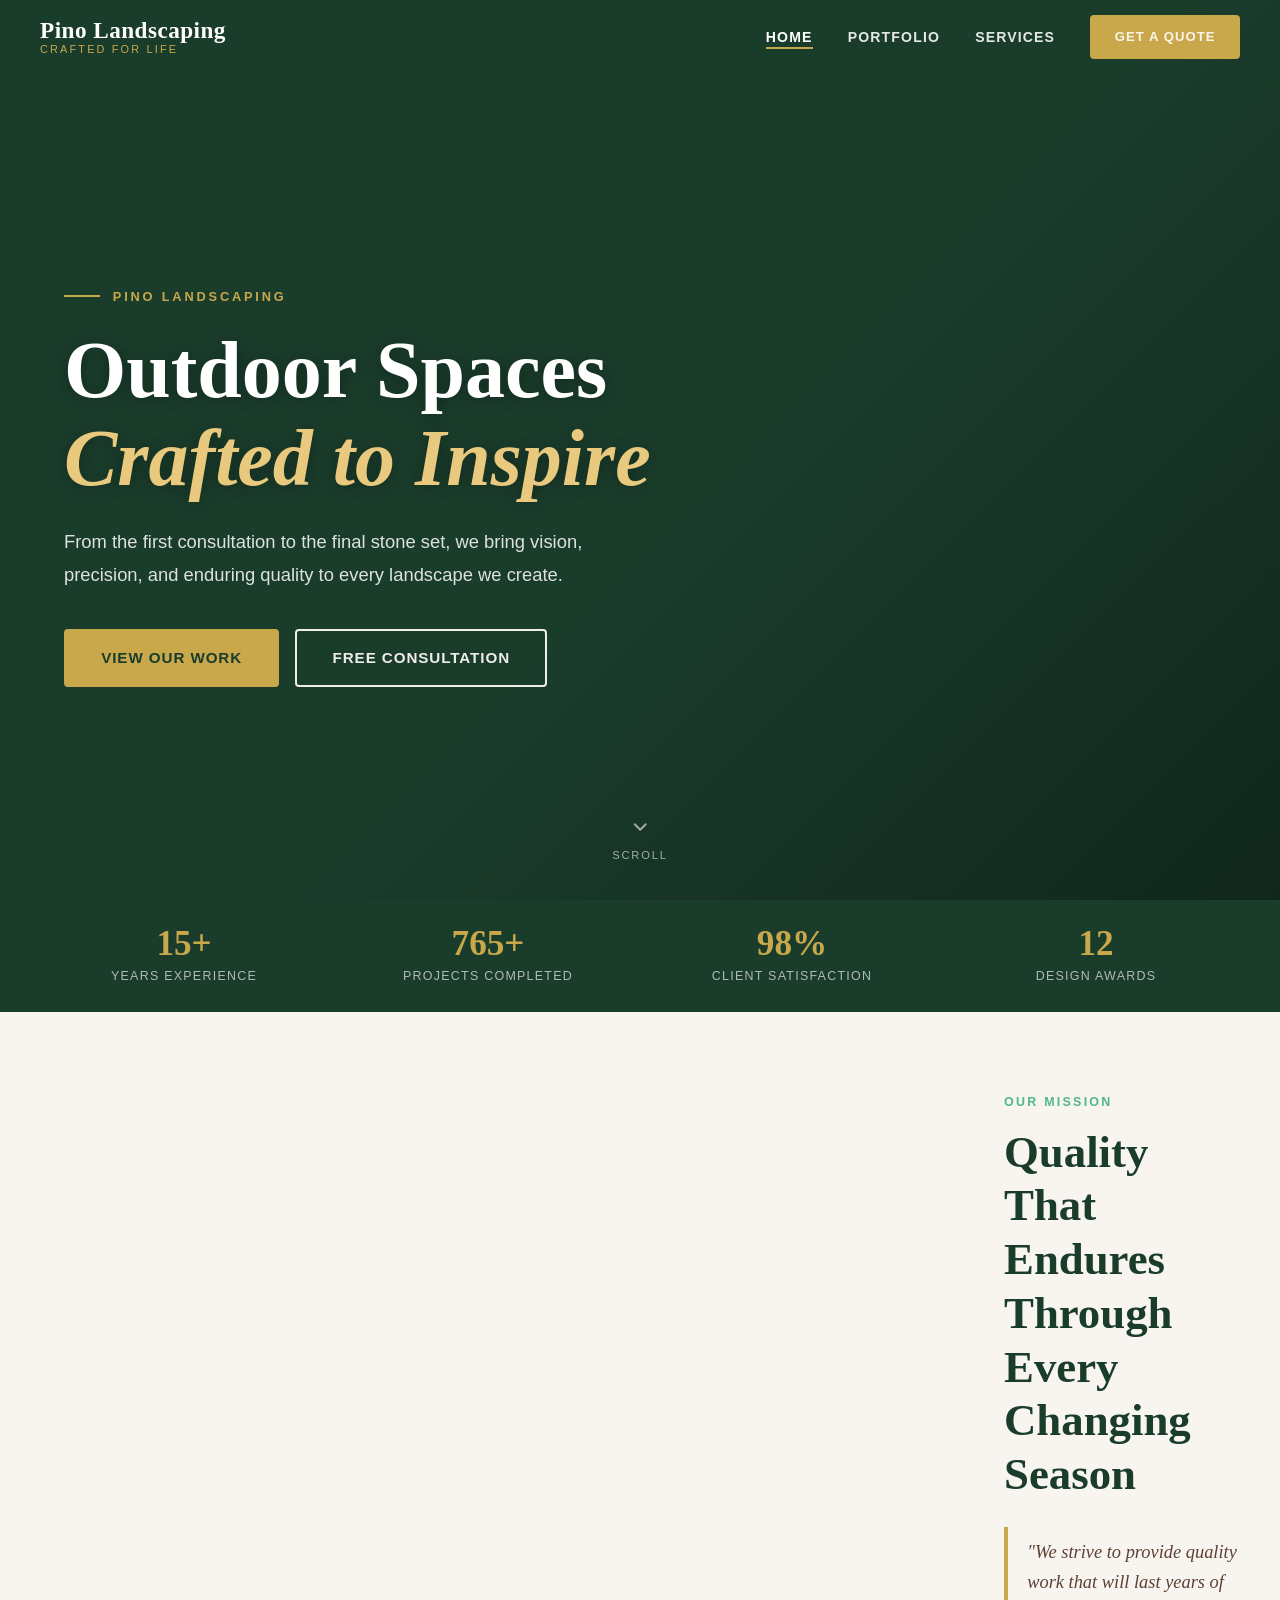
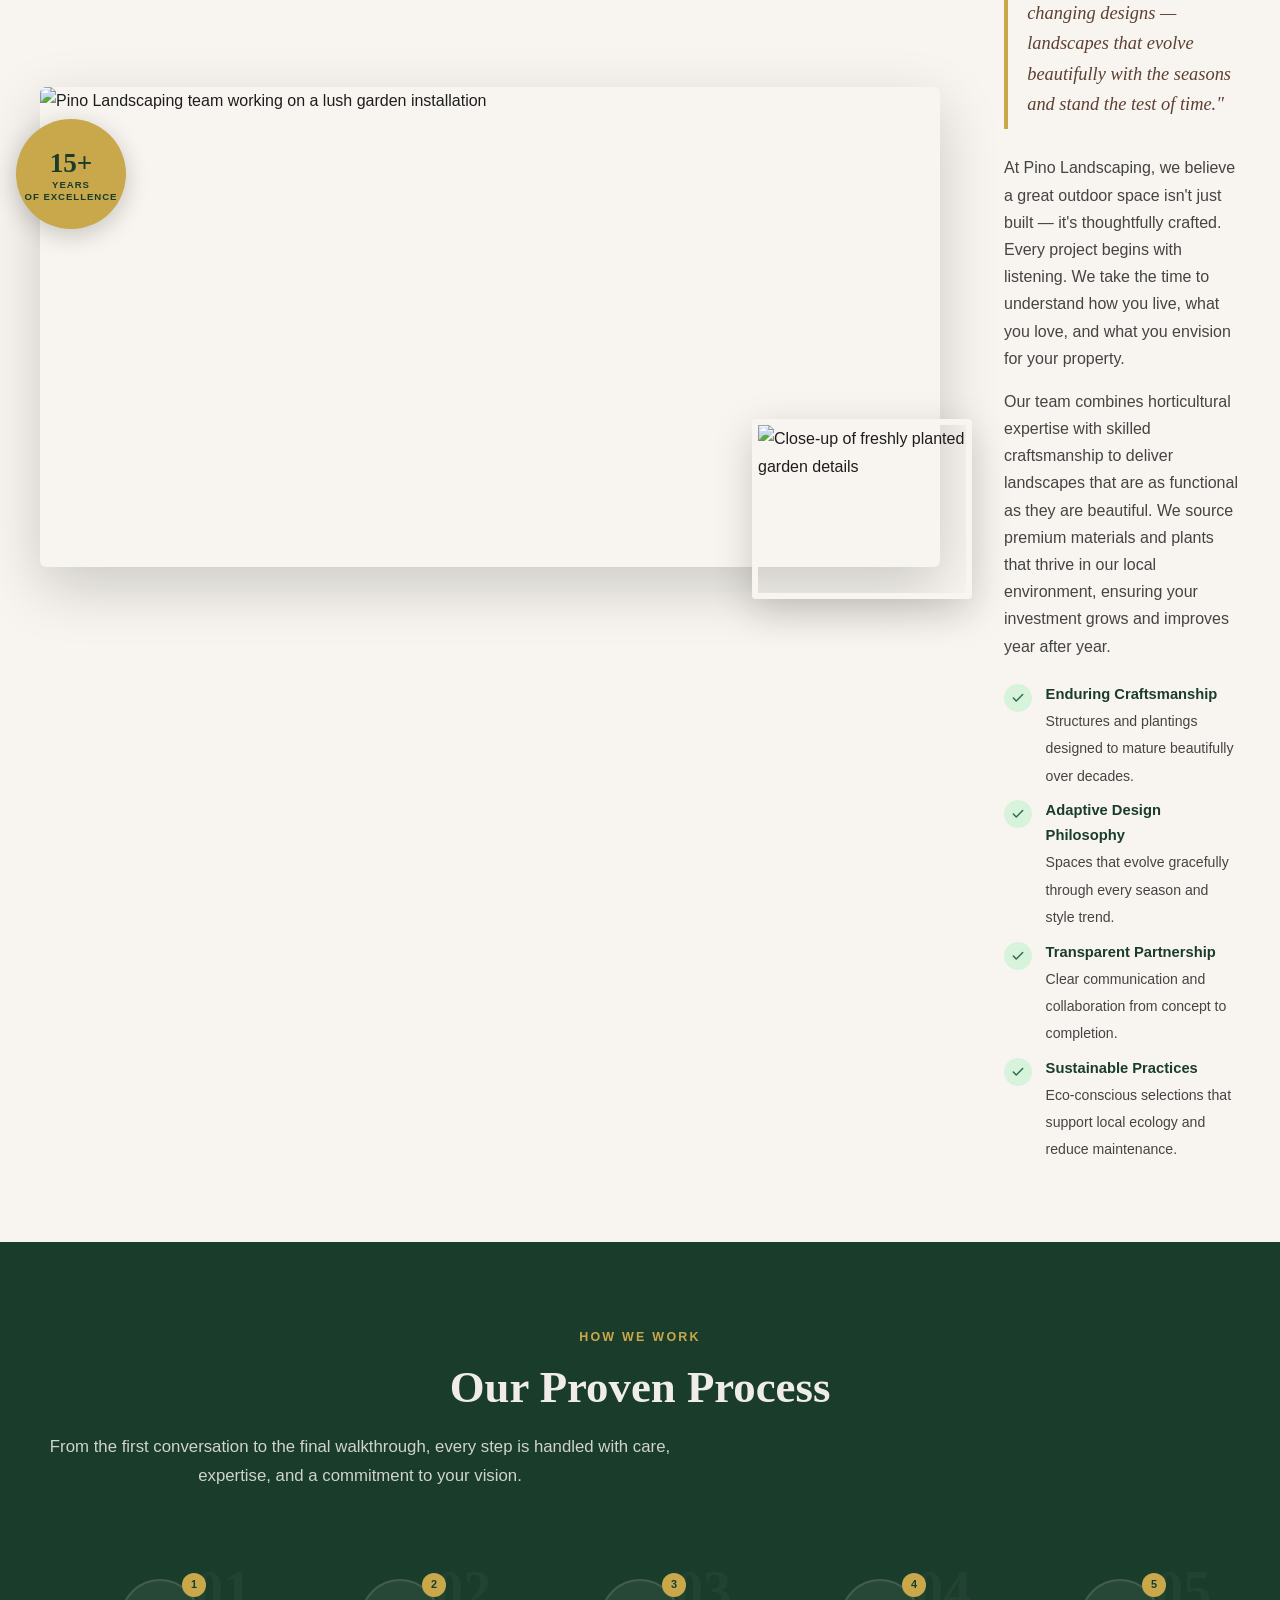
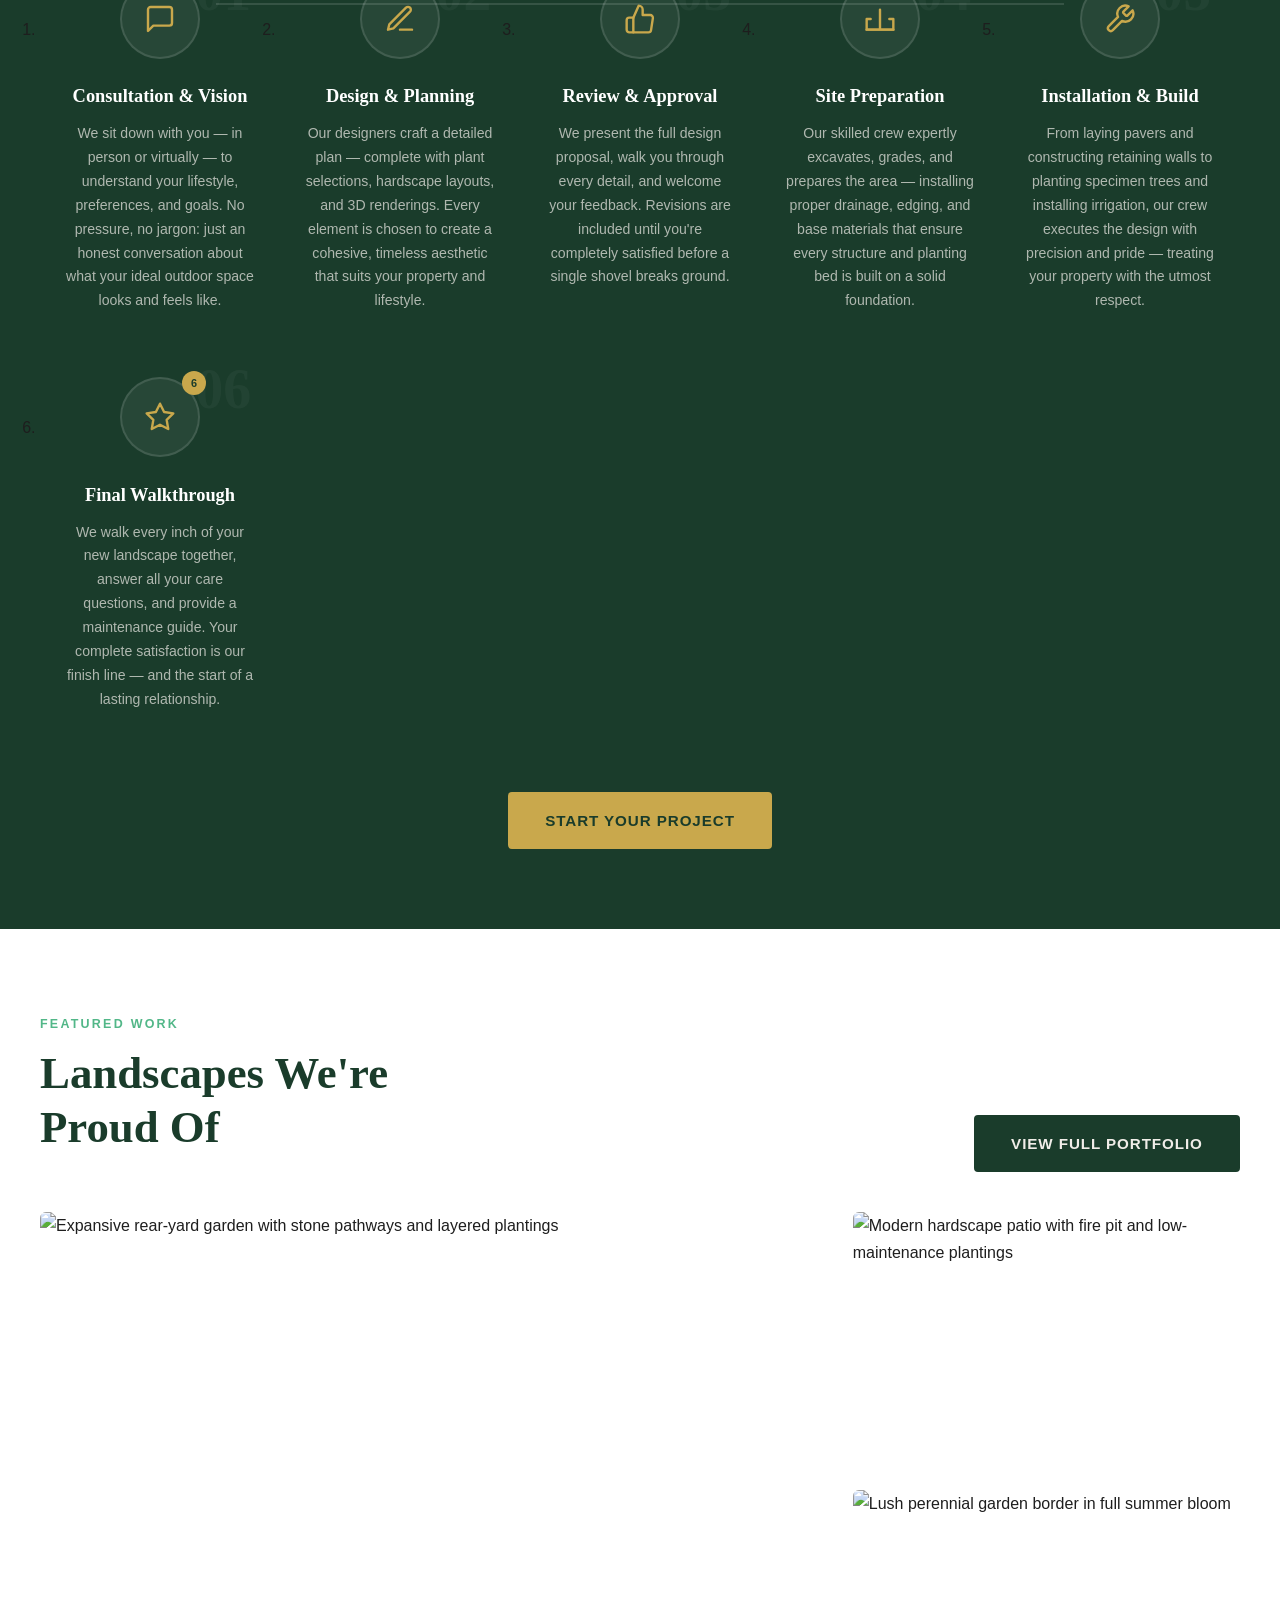
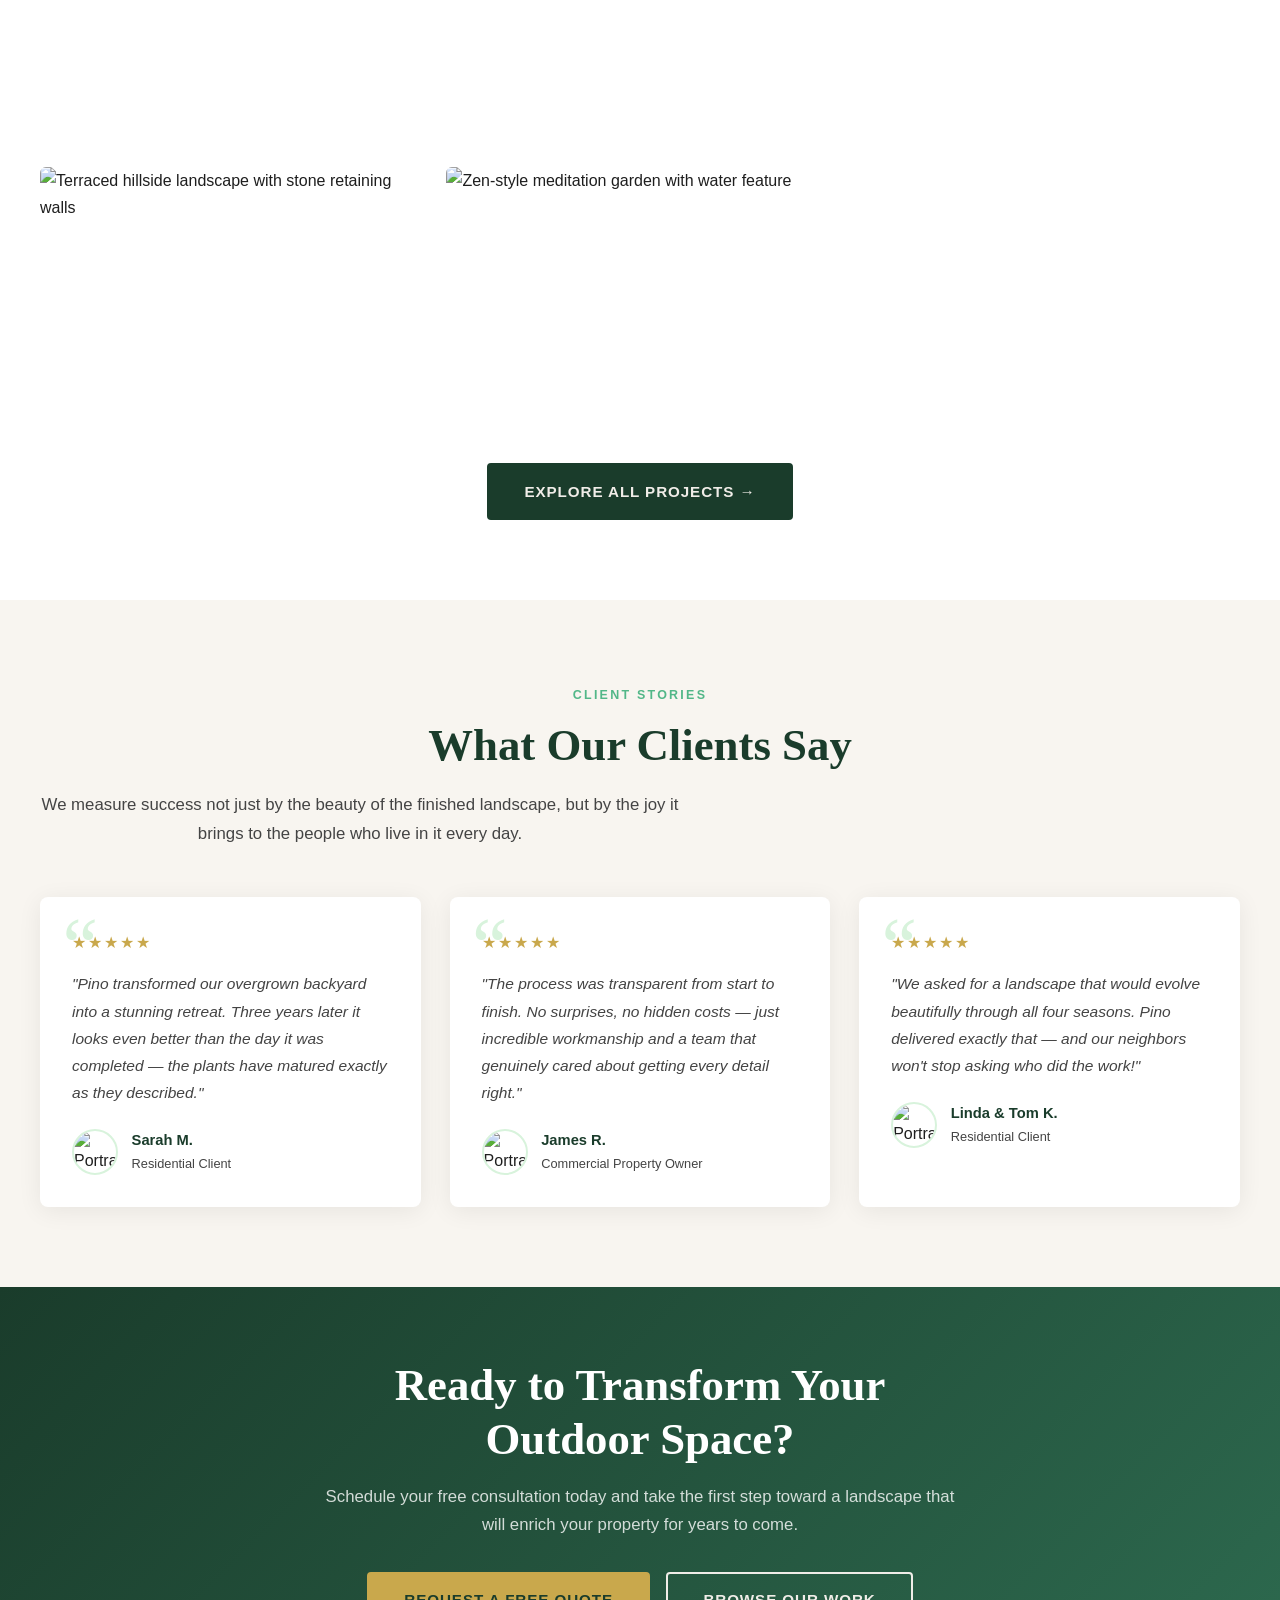
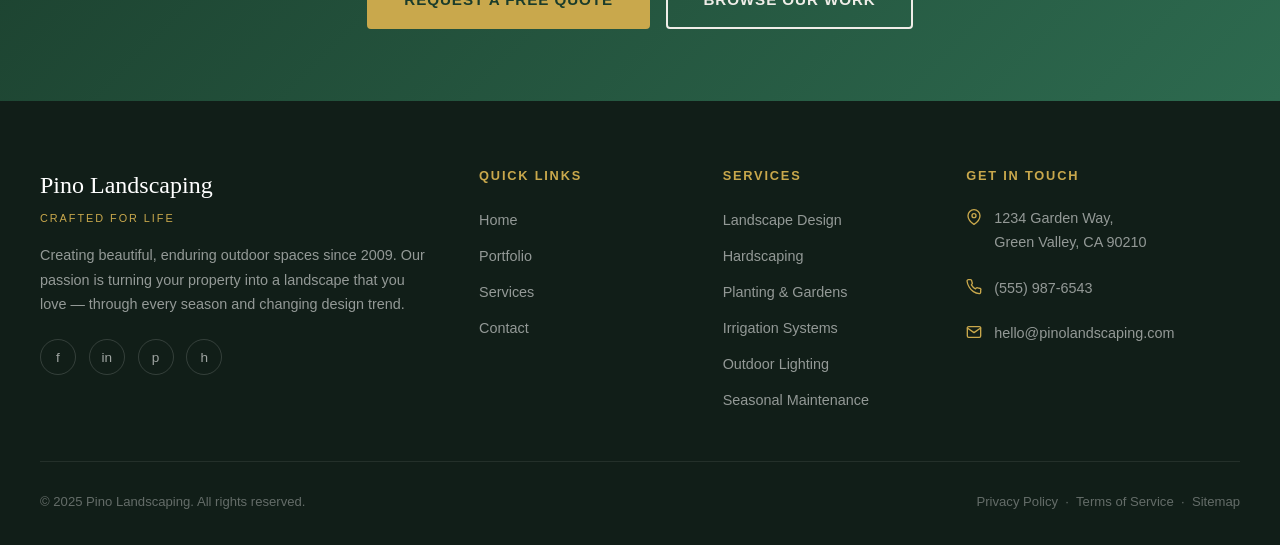
==== index.html @ 7052492c "Create Pino Landscaping multi-page website Co-authored-by: MeloWise5 <56751043+MeloWise5@users.norep" ====
<!DOCTYPE html>
<html lang="en">
<head>
  <meta charset="UTF-8" />
  <meta name="viewport" content="width=device-width, initial-scale=1.0" />
  <meta name="description" content="Pino Landscaping – Professional landscape design and installation. We transform outdoor spaces with artistry, craftsmanship, and designs built to endure." />
  <meta name="keywords" content="landscaping, landscape design, hardscaping, garden design, outdoor living, Pino Landscaping" />
  <meta name="robots" content="index, follow" />
  <meta property="og:title" content="Pino Landscaping | Crafted Landscapes That Last" />
  <meta property="og:description" content="Transforming outdoor spaces with quality craftsmanship and designs built to endure generations." />
  <meta property="og:type" content="website" />
  <meta property="og:image" content="https://images.unsplash.com/photo-1558618666-fcd25c85cd64?w=1200&q=80" />
  <title>Pino Landscaping | Crafted Landscapes That Last</title>
  <link rel="stylesheet" href="css/styles.css" />
  <link rel="preconnect" href="https://fonts.googleapis.com" />
  <link rel="preconnect" href="https://fonts.gstatic.com" crossorigin />
</head>
<body>

  <!-- ============================================================
       NAVIGATION
  ============================================================ -->
  <nav class="site-nav" role="navigation" aria-label="Main navigation">
    <div class="nav-inner">
      <a href="index.html" class="nav-logo" aria-label="Pino Landscaping home">
        <span class="nav-logo__name">Pino Landscaping</span>
        <span class="nav-logo__tag">Crafted for Life</span>
      </a>

      <ul class="nav-links" role="list">
        <li><a href="index.html">Home</a></li>
        <li><a href="portfolio.html">Portfolio</a></li>
        <li><a href="services.html">Services</a></li>
        <li><a href="contact.html" class="btn btn--primary">Get a Quote</a></li>
      </ul>

      <button class="nav-toggle" aria-label="Toggle navigation" aria-expanded="false">
        <span></span>
        <span></span>
        <span></span>
      </button>
    </div>
  </nav>

  <!-- ============================================================
       HERO
  ============================================================ -->
  <header class="hero" role="banner">
    <div class="hero__bg" aria-hidden="true"></div>

    <div class="hero__content">
      <p class="hero__eyebrow">Pino Landscaping</p>
      <h1 class="hero__heading">
        Outdoor Spaces<br />
        <em>Crafted to Inspire</em>
      </h1>
      <p class="hero__sub">
        From the first consultation to the final stone set, we bring vision, precision,
        and enduring quality to every landscape we create.
      </p>
      <div class="hero__actions">
        <a href="portfolio.html" class="btn btn--primary">View Our Work</a>
        <a href="contact.html" class="btn btn--outline">Free Consultation</a>
      </div>
    </div>

    <div class="hero__scroll" aria-hidden="true">
      <svg viewBox="0 0 24 24" aria-hidden="true"><polyline points="6 9 12 15 18 9"></polyline></svg>
      <span>Scroll</span>
    </div>
  </header>

  <!-- ============================================================
       STATS BAR
  ============================================================ -->
  <section class="stats-bar" aria-label="Company highlights">
    <div class="stats-bar__inner">
      <div class="stat-item">
        <div class="stat-item__num">15+</div>
        <div class="stat-item__label">Years Experience</div>
      </div>
      <div class="stat-item">
        <div class="stat-item__num">850+</div>
        <div class="stat-item__label">Projects Completed</div>
      </div>
      <div class="stat-item">
        <div class="stat-item__num">98%</div>
        <div class="stat-item__label">Client Satisfaction</div>
      </div>
      <div class="stat-item">
        <div class="stat-item__num">12</div>
        <div class="stat-item__label">Design Awards</div>
      </div>
    </div>
  </section>

  <!-- ============================================================
       MISSION STATEMENT
  ============================================================ -->
  <section class="mission" aria-labelledby="mission-heading">
    <div class="mission__inner">

      <!-- Visual column -->
      <div class="mission__visual">
        <img
          class="mission__img-main"
          src="https://images.unsplash.com/photo-1585320806297-9794b3e4aaae?w=900&q=80"
          alt="Pino Landscaping team working on a lush garden installation"
          width="900"
          height="480"
          loading="lazy"
        />
        <img
          class="mission__img-accent"
          src="https://images.unsplash.com/photo-1416879595882-3373a0480b5b?w=400&q=80"
          alt="Close-up of freshly planted garden details"
          width="400"
          height="300"
          loading="lazy"
        />
        <div class="mission__badge" aria-hidden="true">
          <span>15+</span>
          <span>Years of&nbsp;Excellence</span>
        </div>
      </div>

      <!-- Text column -->
      <div class="mission__text">
        <span class="section-label">Our Mission</span>
        <h2 class="section-title" id="mission-heading">
          Quality That Endures Through Every Changing Season
        </h2>

        <blockquote class="mission__quote">
          "We strive to provide quality work that will last years of changing designs —
          landscapes that evolve beautifully with the seasons and stand the test of time."
        </blockquote>

        <p class="mission__body">
          At Pino Landscaping, we believe a great outdoor space isn't just built — it's
          thoughtfully crafted. Every project begins with listening. We take the time to
          understand how you live, what you love, and what you envision for your property.
        </p>
        <p class="mission__body">
          Our team combines horticultural expertise with skilled craftsmanship to deliver
          landscapes that are as functional as they are beautiful. We source premium
          materials and plants that thrive in our local environment, ensuring your
          investment grows and improves year after year.
        </p>

        <div class="mission__values" role="list">
          <div class="value-item" role="listitem">
            <div class="value-item__icon" aria-hidden="true">
              <svg viewBox="0 0 24 24" aria-hidden="true"><polyline points="20 6 9 17 4 12"></polyline></svg>
            </div>
            <div class="value-item__text">
              <strong>Enduring Craftsmanship</strong>
              <span>Structures and plantings designed to mature beautifully over decades.</span>
            </div>
          </div>
          <div class="value-item" role="listitem">
            <div class="value-item__icon" aria-hidden="true">
              <svg viewBox="0 0 24 24" aria-hidden="true"><polyline points="20 6 9 17 4 12"></polyline></svg>
            </div>
            <div class="value-item__text">
              <strong>Adaptive Design Philosophy</strong>
              <span>Spaces that evolve gracefully through every season and style trend.</span>
            </div>
          </div>
          <div class="value-item" role="listitem">
            <div class="value-item__icon" aria-hidden="true">
              <svg viewBox="0 0 24 24" aria-hidden="true"><polyline points="20 6 9 17 4 12"></polyline></svg>
            </div>
            <div class="value-item__text">
              <strong>Transparent Partnership</strong>
              <span>Clear communication and collaboration from concept to completion.</span>
            </div>
          </div>
          <div class="value-item" role="listitem">
            <div class="value-item__icon" aria-hidden="true">
              <svg viewBox="0 0 24 24" aria-hidden="true"><polyline points="20 6 9 17 4 12"></polyline></svg>
            </div>
            <div class="value-item__text">
              <strong>Sustainable Practices</strong>
              <span>Eco-conscious selections that support local ecology and reduce maintenance.</span>
            </div>
          </div>
        </div>
      </div>
    </div>
  </section>

  <!-- ============================================================
       PROCESS SECTION
  ============================================================ -->
  <section class="process" aria-labelledby="process-heading">
    <div class="process__inner">
      <div class="process__header">
        <span class="section-label">How We Work</span>
        <h2 class="section-title section-title--light" id="process-heading">
          Our Proven Process
        </h2>
        <p class="section-sub section-sub--light text-center">
          From the first conversation to the final walkthrough, every step is handled
          with care, expertise, and a commitment to your vision.
        </p>
      </div>

      <ol class="process__steps" role="list">

        <!-- Step 1 -->
        <li class="process-step" role="listitem">
          <span class="process-step__num" aria-hidden="true">01</span>
          <div class="process-step__icon" aria-hidden="true">
            <span class="process-step__badge">1</span>
            <!-- Chat / consultation icon -->
            <svg viewBox="0 0 24 24" aria-hidden="true">
              <path d="M21 15a2 2 0 0 1-2 2H7l-4 4V5a2 2 0 0 1 2-2h14a2 2 0 0 1 2 2z"></path>
            </svg>
          </div>
          <h3 class="process-step__title">Consultation & Vision</h3>
          <p class="process-step__desc">
            We sit down with you — in person or virtually — to understand your lifestyle,
            preferences, and goals. No pressure, no jargon: just an honest conversation
            about what your ideal outdoor space looks and feels like.
          </p>
        </li>

        <!-- Step 2 -->
        <li class="process-step" role="listitem">
          <span class="process-step__num" aria-hidden="true">02</span>
          <div class="process-step__icon" aria-hidden="true">
            <span class="process-step__badge">2</span>
            <!-- Design / pencil icon -->
            <svg viewBox="0 0 24 24" aria-hidden="true">
              <path d="M12 20h9"></path>
              <path d="M16.5 3.5a2.121 2.121 0 0 1 3 3L7 19l-4 1 1-4L16.5 3.5z"></path>
            </svg>
          </div>
          <h3 class="process-step__title">Design & Planning</h3>
          <p class="process-step__desc">
            Our designers craft a detailed plan — complete with plant selections, hardscape
            layouts, and 3D renderings. Every element is chosen to create a cohesive,
            timeless aesthetic that suits your property and lifestyle.
          </p>
        </li>

        <!-- Step 3 -->
        <li class="process-step" role="listitem">
          <span class="process-step__num" aria-hidden="true">03</span>
          <div class="process-step__icon" aria-hidden="true">
            <span class="process-step__badge">3</span>
            <!-- Approval / thumbs up icon -->
            <svg viewBox="0 0 24 24" aria-hidden="true">
              <path d="M14 9V5a3 3 0 0 0-3-3l-4 9v11h11.28a2 2 0 0 0 2-1.7l1.38-9a2 2 0 0 0-2-2.3H14z"></path>
              <path d="M7 22H4a2 2 0 0 1-2-2v-7a2 2 0 0 1 2-2h3"></path>
            </svg>
          </div>
          <h3 class="process-step__title">Review & Approval</h3>
          <p class="process-step__desc">
            We present the full design proposal, walk you through every detail, and welcome
            your feedback. Revisions are included until you're completely satisfied before
            a single shovel breaks ground.
          </p>
        </li>

        <!-- Step 4 -->
        <li class="process-step" role="listitem">
          <span class="process-step__num" aria-hidden="true">04</span>
          <div class="process-step__icon" aria-hidden="true">
            <span class="process-step__badge">4</span>
            <!-- Shovel / construction icon -->
            <svg viewBox="0 0 24 24" aria-hidden="true">
              <line x1="12" y1="5" x2="12" y2="19"></line>
              <polyline points="5 12 2 12 2 20 22 20 22 12 19 12"></polyline>
              <line x1="2" y1="20" x2="22" y2="20"></line>
            </svg>
          </div>
          <h3 class="process-step__title">Site Preparation</h3>
          <p class="process-step__desc">
            Our skilled crew expertly excavates, grades, and prepares the area — installing
            proper drainage, edging, and base materials that ensure every structure and
            planting bed is built on a solid foundation.
          </p>
        </li>

        <!-- Step 5 -->
        <li class="process-step" role="listitem">
          <span class="process-step__num" aria-hidden="true">05</span>
          <div class="process-step__icon" aria-hidden="true">
            <span class="process-step__badge">5</span>
            <!-- Wrench / build icon -->
            <svg viewBox="0 0 24 24" aria-hidden="true">
              <path d="M14.7 6.3a1 1 0 0 0 0 1.4l1.6 1.6a1 1 0 0 0 1.4 0l3.77-3.77a6 6 0 0 1-7.94 7.94l-6.91 6.91a2.12 2.12 0 0 1-3-3l6.91-6.91a6 6 0 0 1 7.94-7.94l-3.76 3.76z"></path>
            </svg>
          </div>
          <h3 class="process-step__title">Installation & Build</h3>
          <p class="process-step__desc">
            From laying pavers and constructing retaining walls to planting specimen trees
            and installing irrigation, our crew executes the design with precision and
            pride — treating your property with the utmost respect.
          </p>
        </li>

        <!-- Step 6 -->
        <li class="process-step" role="listitem">
          <span class="process-step__num" aria-hidden="true">06</span>
          <div class="process-step__icon" aria-hidden="true">
            <span class="process-step__badge">6</span>
            <!-- Star / complete icon -->
            <svg viewBox="0 0 24 24" aria-hidden="true">
              <polygon points="12 2 15.09 8.26 22 9.27 17 14.14 18.18 21.02 12 17.77 5.82 21.02 7 14.14 2 9.27 8.91 8.26 12 2"></polygon>
            </svg>
          </div>
          <h3 class="process-step__title">Final Walkthrough</h3>
          <p class="process-step__desc">
            We walk every inch of your new landscape together, answer all your care
            questions, and provide a maintenance guide. Your complete satisfaction is
            our finish line — and the start of a lasting relationship.
          </p>
        </li>

      </ol>

      <div class="process__cta">
        <a href="contact.html" class="btn btn--primary">Start Your Project</a>
      </div>
    </div>
  </section>

  <!-- ============================================================
       PORTFOLIO PREVIEW
  ============================================================ -->
  <section class="portfolio-preview" aria-labelledby="portfolio-preview-heading">
    <div class="portfolio-preview__inner">
      <div class="portfolio-preview__header">
        <div>
          <span class="section-label">Featured Work</span>
          <h2 class="section-title" id="portfolio-preview-heading">
            Landscapes We're<br />Proud Of
          </h2>
        </div>
        <a href="portfolio.html" class="btn btn--dark">View Full Portfolio</a>
      </div>

      <div class="portfolio-grid" role="list">

        <article class="portfolio-card portfolio-card--featured" role="listitem">
          <img
            class="portfolio-card__img"
            src="https://images.unsplash.com/photo-1600596542815-ffad4c1539a9?w=900&q=80"
            alt="Expansive rear-yard garden with stone pathways and layered plantings"
            width="900"
            height="600"
            loading="lazy"
          />
          <div class="portfolio-card__overlay">
            <span class="portfolio-card__tag">Residential · Full Redesign</span>
            <h3 class="portfolio-card__title">The Henderson Estate Garden</h3>
          </div>
        </article>

        <article class="portfolio-card" role="listitem">
          <img
            class="portfolio-card__img"
            src="https://images.unsplash.com/photo-1558618047-3c8c76ca7d13?w=600&q=80"
            alt="Modern hardscape patio with fire pit and low-maintenance plantings"
            width="600"
            height="400"
            loading="lazy"
          />
          <div class="portfolio-card__overlay">
            <span class="portfolio-card__tag">Hardscape · Patio</span>
            <h3 class="portfolio-card__title">Modern Outdoor Living Space</h3>
          </div>
        </article>

        <article class="portfolio-card" role="listitem">
          <img
            class="portfolio-card__img"
            src="https://images.unsplash.com/photo-1564419320461-6870880221ad?w=600&q=80"
            alt="Lush perennial garden border in full summer bloom"
            width="600"
            height="400"
            loading="lazy"
          />
          <div class="portfolio-card__overlay">
            <span class="portfolio-card__tag">Planting · Perennial Garden</span>
            <h3 class="portfolio-card__title">Riverside Perennial Border</h3>
          </div>
        </article>

        <article class="portfolio-card" role="listitem">
          <img
            class="portfolio-card__img"
            src="https://images.unsplash.com/photo-1585320806297-9794b3e4aaae?w=600&q=80"
            alt="Terraced hillside landscape with stone retaining walls"
            width="600"
            height="400"
            loading="lazy"
          />
          <div class="portfolio-card__overlay">
            <span class="portfolio-card__tag">Hardscape · Retaining Walls</span>
            <h3 class="portfolio-card__title">Hillside Terrace Project</h3>
          </div>
        </article>

        <article class="portfolio-card" role="listitem">
          <img
            class="portfolio-card__img"
            src="https://images.unsplash.com/photo-1416879595882-3373a0480b5b?w=600&q=80"
            alt="Zen-style meditation garden with water feature"
            width="600"
            height="400"
            loading="lazy"
          />
          <div class="portfolio-card__overlay">
            <span class="portfolio-card__tag">Water Feature · Garden Design</span>
            <h3 class="portfolio-card__title">Tranquil Water Garden</h3>
          </div>
        </article>

      </div>

      <div class="portfolio-preview__footer">
        <a href="portfolio.html" class="btn btn--dark">Explore All Projects →</a>
      </div>
    </div>
  </section>

  <!-- ============================================================
       TESTIMONIALS
  ============================================================ -->
  <section class="testimonials" aria-labelledby="testimonials-heading">
    <div class="testimonials__inner">
      <div class="testimonials__header">
        <span class="section-label">Client Stories</span>
        <h2 class="section-title" id="testimonials-heading">What Our Clients Say</h2>
        <p class="section-sub">
          We measure success not just by the beauty of the finished landscape, but by
          the joy it brings to the people who live in it every day.
        </p>
      </div>

      <div class="testimonials__grid" role="list">

        <article class="testimonial-card" role="listitem">
          <div class="testimonial-card__stars" aria-label="5 out of 5 stars">★★★★★</div>
          <p class="testimonial-card__text">
            "Pino transformed our overgrown backyard into a stunning retreat. Three years
            later it looks even better than the day it was completed — the plants have
            matured exactly as they described."
          </p>
          <div class="testimonial-card__author">
            <img
              class="testimonial-card__avatar"
              src="https://i.pravatar.cc/100?img=47"
              alt="Portrait of Sarah M."
              width="100"
              height="100"
              loading="lazy"
            />
            <div>
              <div class="testimonial-card__name">Sarah M.</div>
              <div class="testimonial-card__location">Residential Client</div>
            </div>
          </div>
        </article>

        <article class="testimonial-card" role="listitem">
          <div class="testimonial-card__stars" aria-label="5 out of 5 stars">★★★★★</div>
          <p class="testimonial-card__text">
            "The process was transparent from start to finish. No surprises, no hidden
            costs — just incredible workmanship and a team that genuinely cared about
            getting every detail right."
          </p>
          <div class="testimonial-card__author">
            <img
              class="testimonial-card__avatar"
              src="https://i.pravatar.cc/100?img=12"
              alt="Portrait of James R."
              width="100"
              height="100"
              loading="lazy"
            />
            <div>
              <div class="testimonial-card__name">James R.</div>
              <div class="testimonial-card__location">Commercial Property Owner</div>
            </div>
          </div>
        </article>

        <article class="testimonial-card" role="listitem">
          <div class="testimonial-card__stars" aria-label="5 out of 5 stars">★★★★★</div>
          <p class="testimonial-card__text">
            "We asked for a landscape that would evolve beautifully through all four
            seasons. Pino delivered exactly that — and our neighbors won't stop asking
            who did the work!"
          </p>
          <div class="testimonial-card__author">
            <img
              class="testimonial-card__avatar"
              src="https://i.pravatar.cc/100?img=25"
              alt="Portrait of Linda & Tom K."
              width="100"
              height="100"
              loading="lazy"
            />
            <div>
              <div class="testimonial-card__name">Linda &amp; Tom K.</div>
              <div class="testimonial-card__location">Residential Client</div>
            </div>
          </div>
        </article>

      </div>
    </div>
  </section>

  <!-- ============================================================
       CTA BANNER
  ============================================================ -->
  <section class="cta-banner" aria-label="Call to action">
    <div class="cta-banner__inner">
      <h2 class="section-title">Ready to Transform Your Outdoor Space?</h2>
      <p>
        Schedule your free consultation today and take the first step toward a landscape
        that will enrich your property for years to come.
      </p>
      <div class="cta-banner__actions">
        <a href="contact.html" class="btn btn--primary">Request a Free Quote</a>
        <a href="portfolio.html" class="btn btn--outline">Browse Our Work</a>
      </div>
    </div>
  </section>

  <!-- ============================================================
       FOOTER
  ============================================================ -->
  <footer class="site-footer" role="contentinfo">
    <div class="site-footer__inner">
      <div class="footer-grid">

        <!-- Brand column -->
        <div class="footer-brand">
          <div class="footer-brand__name">Pino Landscaping</div>
          <div class="footer-brand__tag">Crafted for Life</div>
          <p class="footer-brand__desc">
            Creating beautiful, enduring outdoor spaces since 2009. Our passion is
            turning your property into a landscape that you love — through every
            season and changing design trend.
          </p>
          <div class="footer-social" aria-label="Social media links">
            <a href="#" aria-label="Facebook">f</a>
            <a href="#" aria-label="Instagram">in</a>
            <a href="#" aria-label="Pinterest">p</a>
            <a href="#" aria-label="Houzz">h</a>
          </div>
        </div>

        <!-- Quick Links -->
        <div class="footer-col">
          <h3 class="footer-col__title">Quick Links</h3>
          <ul role="list">
            <li><a href="index.html">Home</a></li>
            <li><a href="portfolio.html">Portfolio</a></li>
            <li><a href="services.html">Services</a></li>
            <li><a href="contact.html">Contact</a></li>
          </ul>
        </div>

        <!-- Services -->
        <div class="footer-col">
          <h3 class="footer-col__title">Services</h3>
          <ul role="list">
            <li><a href="services.html">Landscape Design</a></li>
            <li><a href="services.html">Hardscaping</a></li>
            <li><a href="services.html">Planting &amp; Gardens</a></li>
            <li><a href="services.html">Irrigation Systems</a></li>
            <li><a href="services.html">Outdoor Lighting</a></li>
            <li><a href="services.html">Seasonal Maintenance</a></li>
          </ul>
        </div>

        <!-- Contact -->
        <div class="footer-col footer-contact">
          <h3 class="footer-col__title">Get In Touch</h3>
          <ul role="list">
            <li>
              <svg viewBox="0 0 24 24" aria-hidden="true"><path d="M21 10c0 7-9 13-9 13s-9-6-9-13a9 9 0 0 1 18 0z"></path><circle cx="12" cy="10" r="3"></circle></svg>
              <span>1234 Garden Way,<br />Green Valley, CA 90210</span>
            </li>
            <li>
              <svg viewBox="0 0 24 24" aria-hidden="true"><path d="M22 16.92v3a2 2 0 0 1-2.18 2 19.79 19.79 0 0 1-8.63-3.07A19.5 19.5 0 0 1 4.69 12 19.79 19.79 0 0 1 1.65 3.31 2 2 0 0 1 3.62 1h3a2 2 0 0 1 2 1.72 12.84 12.84 0 0 0 .7 2.81 2 2 0 0 1-.45 2.11L8.09 8.91a16 16 0 0 0 6 6l1.27-1.27a2 2 0 0 1 2.11-.45 12.84 12.84 0 0 0 2.81.7A2 2 0 0 1 22 16.92z"></path></svg>
              <a href="tel:+15559876543">(555) 987-6543</a>
            </li>
            <li>
              <svg viewBox="0 0 24 24" aria-hidden="true"><path d="M4 4h16c1.1 0 2 .9 2 2v12c0 1.1-.9 2-2 2H4c-1.1 0-2-.9-2-2V6c0-1.1.9-2 2-2z"></path><polyline points="22,6 12,13 2,6"></polyline></svg>
              <a href="mailto:hello@pinolandscaping.com">hello@pinolandscaping.com</a>
            </li>
          </ul>
        </div>

      </div>

      <div class="footer-bottom">
        <p>&copy; 2025 Pino Landscaping. All rights reserved.</p>
        <div>
          <a href="#">Privacy Policy</a> &nbsp;·&nbsp;
          <a href="#">Terms of Service</a> &nbsp;·&nbsp;
          <a href="#">Sitemap</a>
        </div>
      </div>
    </div>
  </footer>

  <script src="js/main.js"></script>
</body>
</html>
---- css/styles.css ----
/* ============================================================
   Pino Landscaping – Global Stylesheet
   Color palette: deep greens, earthy browns, off-white, gold
   ============================================================ */

/* ---------- Reset & Base ---------- */
*, *::before, *::after {
  box-sizing: border-box;
  margin: 0;
  padding: 0;
}

:root {
  --green-dark:   #1a3c2b;
  --green-mid:    #2d6a4f;
  --green-light:  #52b788;
  --green-pale:   #d8f3dc;
  --brown-dark:   #5c4033;
  --brown-mid:    #8b6552;
  --gold:         #c9a84c;
  --gold-light:   #e8c97e;
  --off-white:    #f8f5f0;
  --text-dark:    #1e1e1e;
  --text-mid:     #444444;
  --text-light:   #f0ede8;
  --border:       #d0c8bc;
  --shadow:       rgba(0, 0, 0, 0.18);

  --img-nature:   url('https://images.unsplash.com/photo-1416879595882-3373a0480b5b?w=1200&q=60');

  --font-heading: 'Playfair Display', Georgia, 'Times New Roman', serif;
  --font-body:    'Lato', 'Helvetica Neue', Arial, sans-serif;

  --max-w: 1200px;
  --section-pad: 5rem 1.5rem;
  --transition: 0.3s ease;
}

html {
  scroll-behavior: smooth;
  font-size: 16px;
}

body {
  font-family: var(--font-body);
  color: var(--text-dark);
  background: var(--off-white);
  line-height: 1.7;
}

img { display: block; max-width: 100%; height: auto; }

a {
  color: inherit;
  text-decoration: none;
}

ul { list-style: none; }

/* ---------- Google Fonts import (self-contained CDN) ---------- */
@import url('https://fonts.googleapis.com/css2?family=Playfair+Display:wght@400;600;700&family=Lato:wght@300;400;700&display=swap');

/* ---------- Utility ---------- */
.container {
  max-width: var(--max-w);
  margin: 0 auto;
  padding: 0 1.5rem;
}

.btn {
  display: inline-block;
  padding: 0.85rem 2.2rem;
  border-radius: 4px;
  font-family: var(--font-body);
  font-weight: 700;
  font-size: 0.95rem;
  letter-spacing: 0.06em;
  text-transform: uppercase;
  cursor: pointer;
  transition: background var(--transition), color var(--transition),
              border-color var(--transition), transform var(--transition);
}

.btn--primary {
  background: var(--gold);
  color: var(--green-dark);
  border: 2px solid var(--gold);
}
.btn--primary:hover {
  background: var(--gold-light);
  border-color: var(--gold-light);
  transform: translateY(-2px);
}

.btn--outline {
  background: transparent;
  color: var(--text-light);
  border: 2px solid var(--text-light);
}
.btn--outline:hover {
  background: rgba(255,255,255,0.15);
  transform: translateY(-2px);
}

.btn--dark {
  background: var(--green-dark);
  color: var(--text-light);
  border: 2px solid var(--green-dark);
}
.btn--dark:hover {
  background: var(--green-mid);
  border-color: var(--green-mid);
  transform: translateY(-2px);
}

.section-label {
  display: inline-block;
  font-size: 0.78rem;
  font-weight: 700;
  letter-spacing: 0.18em;
  text-transform: uppercase;
  color: var(--green-light);
  margin-bottom: 0.75rem;
}

.section-title {
  font-family: var(--font-heading);
  font-size: clamp(1.8rem, 4vw, 2.8rem);
  font-weight: 700;
  line-height: 1.2;
  color: var(--green-dark);
  margin-bottom: 1.1rem;
}

.section-title--light {
  color: var(--text-light);
}

.section-sub {
  font-size: 1.05rem;
  color: var(--text-mid);
  max-width: 640px;
  line-height: 1.75;
}

.section-sub--light {
  color: rgba(240,237,232,0.85);
}

.text-center { text-align: center; }
.text-center .section-sub { margin: 0 auto; }

/* ---------- Navigation ---------- */
.site-nav {
  position: fixed;
  top: 0;
  left: 0;
  width: 100%;
  z-index: 1000;
  transition: background var(--transition), box-shadow var(--transition);
  padding: 0 1.5rem;
}

.site-nav.scrolled {
  background: var(--green-dark);
  box-shadow: 0 2px 20px var(--shadow);
}

.nav-inner {
  max-width: var(--max-w);
  margin: 0 auto;
  display: flex;
  align-items: center;
  justify-content: space-between;
  height: 74px;
}

.nav-logo {
  display: flex;
  flex-direction: column;
  line-height: 1.1;
}

.nav-logo__name {
  font-family: var(--font-heading);
  font-size: 1.45rem;
  font-weight: 700;
  color: #fff;
  letter-spacing: 0.02em;
}

.nav-logo__tag {
  font-size: 0.68rem;
  letter-spacing: 0.2em;
  text-transform: uppercase;
  color: var(--gold);
}

.nav-links {
  display: flex;
  align-items: center;
  gap: 2.2rem;
}

.nav-links a {
  font-size: 0.88rem;
  font-weight: 700;
  letter-spacing: 0.08em;
  text-transform: uppercase;
  color: rgba(255,255,255,0.88);
  transition: color var(--transition);
  position: relative;
}

.nav-links a::after {
  content: '';
  position: absolute;
  bottom: -4px;
  left: 0;
  width: 0;
  height: 2px;
  background: var(--gold);
  transition: width var(--transition);
}

.nav-links a:hover,
.nav-links a.active {
  color: #fff;
}

.nav-links a:hover::after,
.nav-links a.active::after {
  width: 100%;
}

.nav-links .btn {
  padding: 0.55rem 1.4rem;
  font-size: 0.82rem;
}

/* Hamburger */
.nav-toggle {
  display: none;
  flex-direction: column;
  justify-content: space-between;
  width: 26px;
  height: 18px;
  background: none;
  border: none;
  cursor: pointer;
}
.nav-toggle span {
  display: block;
  width: 100%;
  height: 2px;
  background: #fff;
  border-radius: 2px;
  transition: transform var(--transition), opacity var(--transition);
}

/* ---------- Hero Section ---------- */
.hero {
  position: relative;
  min-height: 100vh;
  display: flex;
  align-items: center;
  overflow: hidden;
  background: var(--green-dark);
}

.hero__bg {
  position: absolute;
  inset: 0;
  background-image: url('https://images.unsplash.com/photo-1558618666-fcd25c85cd64?w=1800&q=80');
  background-size: cover;
  background-position: center 40%;
  background-attachment: fixed;
  transform: scale(1.04);
  transition: transform 8s ease-out;
}

.hero__bg::after {
  content: '';
  position: absolute;
  inset: 0;
  background: linear-gradient(
    135deg,
    rgba(26, 60, 43, 0.78) 0%,
    rgba(26, 60, 43, 0.52) 55%,
    rgba(0, 0, 0, 0.35) 100%
  );
}

.hero__content {
  position: relative;
  z-index: 2;
  max-width: var(--max-w);
  margin: 0 auto;
  padding: 120px 1.5rem 3rem;
  width: 100%;
}

.hero__eyebrow {
  font-size: 0.8rem;
  font-weight: 700;
  letter-spacing: 0.22em;
  text-transform: uppercase;
  color: var(--gold);
  margin-bottom: 1.2rem;
  display: flex;
  align-items: center;
  gap: 0.8rem;
}

.hero__eyebrow::before {
  content: '';
  display: inline-block;
  width: 36px;
  height: 2px;
  background: var(--gold);
}

.hero__heading {
  font-family: var(--font-heading);
  font-size: clamp(2.6rem, 6.5vw, 5rem);
  font-weight: 700;
  color: #fff;
  line-height: 1.1;
  max-width: 700px;
  margin-bottom: 1.4rem;
  text-shadow: 0 2px 16px rgba(0,0,0,0.3);
}

.hero__heading em {
  font-style: italic;
  color: var(--gold-light);
}

.hero__sub {
  font-size: 1.15rem;
  color: rgba(255,255,255,0.85);
  max-width: 520px;
  margin-bottom: 2.4rem;
  line-height: 1.8;
}

.hero__actions {
  display: flex;
  gap: 1rem;
  flex-wrap: wrap;
}

.hero__scroll {
  position: absolute;
  bottom: 2.2rem;
  left: 50%;
  transform: translateX(-50%);
  z-index: 2;
  display: flex;
  flex-direction: column;
  align-items: center;
  gap: 0.5rem;
  color: rgba(255,255,255,0.6);
  font-size: 0.7rem;
  letter-spacing: 0.16em;
  text-transform: uppercase;
  animation: bounce 2.4s infinite;
}

.hero__scroll svg {
  width: 22px;
  height: 22px;
  stroke: rgba(255,255,255,0.6);
  fill: none;
  stroke-width: 2;
  stroke-linecap: round;
  stroke-linejoin: round;
}

@keyframes bounce {
  0%, 100% { transform: translateX(-50%) translateY(0); }
  50%       { transform: translateX(-50%) translateY(8px); }
}

/* ---------- Stats Bar ---------- */
.stats-bar {
  background: var(--green-dark);
  padding: 1.6rem 1.5rem;
}

.stats-bar__inner {
  max-width: var(--max-w);
  margin: 0 auto;
  display: grid;
  grid-template-columns: repeat(auto-fit, minmax(160px, 1fr));
  gap: 1rem;
  text-align: center;
}

.stat-item__num {
  font-family: var(--font-heading);
  font-size: 2.2rem;
  font-weight: 700;
  color: var(--gold);
  line-height: 1;
}

.stat-item__label {
  font-size: 0.78rem;
  letter-spacing: 0.1em;
  text-transform: uppercase;
  color: rgba(255,255,255,0.65);
  margin-top: 0.3rem;
}

/* ---------- Mission Section ---------- */
.mission {
  padding: var(--section-pad);
  background: var(--off-white);
}

.mission__inner {
  max-width: var(--max-w);
  margin: 0 auto;
  display: grid;
  grid-template-columns: 1fr 1fr;
  gap: 4rem;
  align-items: center;
}

.mission__visual {
  position: relative;
}

.mission__img-main {
  width: 100%;
  height: 480px;
  object-fit: cover;
  border-radius: 6px;
  box-shadow: 0 20px 60px var(--shadow);
}

.mission__img-accent {
  position: absolute;
  bottom: -2rem;
  right: -2rem;
  width: 220px;
  height: 180px;
  object-fit: cover;
  border-radius: 4px;
  border: 6px solid var(--off-white);
  box-shadow: 0 12px 40px var(--shadow);
}

.mission__badge {
  position: absolute;
  top: 2rem;
  left: -1.5rem;
  background: var(--gold);
  color: var(--green-dark);
  border-radius: 50%;
  width: 110px;
  height: 110px;
  display: flex;
  flex-direction: column;
  align-items: center;
  justify-content: center;
  box-shadow: 0 6px 24px rgba(0,0,0,0.2);
  text-align: center;
  line-height: 1.2;
}

.mission__badge span:first-child {
  font-family: var(--font-heading);
  font-size: 1.7rem;
  font-weight: 700;
}

.mission__badge span:last-child {
  font-size: 0.6rem;
  font-weight: 700;
  letter-spacing: 0.1em;
  text-transform: uppercase;
}

.mission__text .section-label { display: block; }
.mission__text .section-title { margin-bottom: 1.2rem; }

.mission__quote {
  font-family: var(--font-heading);
  font-size: 1.15rem;
  font-style: italic;
  color: var(--brown-dark);
  border-left: 4px solid var(--gold);
  padding: 0.6rem 0 0.6rem 1.2rem;
  margin: 1.6rem 0;
  line-height: 1.65;
}

.mission__body {
  color: var(--text-mid);
  margin-bottom: 1rem;
  font-size: 1rem;
}

.mission__values {
  display: flex;
  flex-direction: column;
  gap: 0.6rem;
  margin-top: 1.4rem;
}

.value-item {
  display: flex;
  align-items: flex-start;
  gap: 0.85rem;
}

.value-item__icon {
  flex-shrink: 0;
  width: 28px;
  height: 28px;
  background: var(--green-pale);
  border-radius: 50%;
  display: flex;
  align-items: center;
  justify-content: center;
  margin-top: 2px;
}

.value-item__icon svg {
  width: 14px;
  height: 14px;
  stroke: var(--green-mid);
  fill: none;
  stroke-width: 2.5;
  stroke-linecap: round;
  stroke-linejoin: round;
}

.value-item__text strong {
  display: block;
  font-size: 0.92rem;
  font-weight: 700;
  color: var(--green-dark);
}

.value-item__text span {
  font-size: 0.88rem;
  color: var(--text-mid);
}

/* ---------- Process Section ---------- */
.process {
  padding: var(--section-pad);
  background: var(--green-dark);
  position: relative;
  overflow: hidden;
}

.process::before {
  content: '';
  position: absolute;
  inset: 0;
  background-image: var(--img-nature);
  background-size: cover;
  background-position: center;
  opacity: 0.06;
}

.process__inner {
  position: relative;
  z-index: 1;
  max-width: var(--max-w);
  margin: 0 auto;
}

.process__header {
  text-align: center;
  margin-bottom: 3.5rem;
}

.process__header .section-label { color: var(--gold); }

.process__steps {
  display: grid;
  grid-template-columns: repeat(auto-fit, minmax(220px, 1fr));
  gap: 0;
  position: relative;
}

/* Connecting line */
.process__steps::before {
  content: '';
  position: absolute;
  top: 56px;
  left: calc(10% + 56px);
  right: calc(10% + 56px);
  height: 2px;
  background: rgba(255,255,255,0.12);
  z-index: 0;
}

.process-step {
  padding: 2rem 1.5rem;
  text-align: center;
  position: relative;
  z-index: 1;
  transition: transform var(--transition);
}

.process-step:hover { transform: translateY(-6px); }

.process-step__num {
  position: absolute;
  top: 1rem;
  right: 1.8rem;
  font-family: var(--font-heading);
  font-size: 3.5rem;
  font-weight: 700;
  color: rgba(255,255,255,0.04);
  line-height: 1;
  pointer-events: none;
  user-select: none;
}

.process-step__icon {
  width: 80px;
  height: 80px;
  background: rgba(255,255,255,0.06);
  border: 2px solid rgba(255,255,255,0.12);
  border-radius: 50%;
  display: flex;
  align-items: center;
  justify-content: center;
  margin: 0 auto 1.4rem;
  position: relative;
  transition: background var(--transition), border-color var(--transition);
}

.process-step:hover .process-step__icon {
  background: var(--gold);
  border-color: var(--gold);
}

.process-step__icon svg {
  width: 32px;
  height: 32px;
  stroke: var(--gold);
  fill: none;
  stroke-width: 1.8;
  stroke-linecap: round;
  stroke-linejoin: round;
  transition: stroke var(--transition);
}

.process-step:hover .process-step__icon svg {
  stroke: var(--green-dark);
}

.process-step__badge {
  position: absolute;
  top: -8px;
  right: -8px;
  width: 24px;
  height: 24px;
  background: var(--gold);
  color: var(--green-dark);
  border-radius: 50%;
  font-size: 0.68rem;
  font-weight: 700;
  display: flex;
  align-items: center;
  justify-content: center;
}

.process-step__title {
  font-family: var(--font-heading);
  font-size: 1.15rem;
  font-weight: 600;
  color: #fff;
  margin-bottom: 0.6rem;
}

.process-step__desc {
  font-size: 0.88rem;
  color: rgba(240,237,232,0.7);
  line-height: 1.7;
}

.process__cta {
  text-align: center;
  margin-top: 3rem;
}

/* ---------- Portfolio Preview Section ---------- */
.portfolio-preview {
  padding: var(--section-pad);
  background: #fff;
}

.portfolio-preview__inner {
  max-width: var(--max-w);
  margin: 0 auto;
}

.portfolio-preview__header {
  display: flex;
  align-items: flex-end;
  justify-content: space-between;
  margin-bottom: 2.5rem;
  flex-wrap: wrap;
  gap: 1rem;
}

.portfolio-grid {
  display: grid;
  grid-template-columns: repeat(3, 1fr);
  grid-template-rows: auto auto;
  gap: 1.2rem;
}

.portfolio-card {
  position: relative;
  overflow: hidden;
  border-radius: 6px;
  cursor: pointer;
}

.portfolio-card--featured {
  grid-column: span 2;
  grid-row: span 2;
}

.portfolio-card__img {
  width: 100%;
  height: 100%;
  min-height: 220px;
  object-fit: cover;
  transition: transform 0.55s ease;
  display: block;
}

.portfolio-card--featured .portfolio-card__img {
  min-height: 480px;
}

.portfolio-card:hover .portfolio-card__img {
  transform: scale(1.06);
}

.portfolio-card__overlay {
  position: absolute;
  inset: 0;
  background: linear-gradient(to top, rgba(26,60,43,0.88) 0%, rgba(26,60,43,0.1) 55%);
  display: flex;
  flex-direction: column;
  justify-content: flex-end;
  padding: 1.4rem;
  opacity: 0;
  transition: opacity var(--transition);
}

.portfolio-card:hover .portfolio-card__overlay {
  opacity: 1;
}

.portfolio-card__title {
  font-family: var(--font-heading);
  font-size: 1.15rem;
  color: #fff;
  font-weight: 600;
}

.portfolio-card__tag {
  font-size: 0.75rem;
  color: var(--gold-light);
  letter-spacing: 0.08em;
  text-transform: uppercase;
  margin-bottom: 0.3rem;
}

.portfolio-preview__footer {
  text-align: center;
  margin-top: 2.4rem;
}

/* ---------- Testimonials ---------- */
.testimonials {
  padding: var(--section-pad);
  background: var(--off-white);
}

.testimonials__inner {
  max-width: var(--max-w);
  margin: 0 auto;
}

.testimonials__header {
  text-align: center;
  margin-bottom: 3rem;
}

.testimonials__grid {
  display: grid;
  grid-template-columns: repeat(auto-fit, minmax(280px, 1fr));
  gap: 1.8rem;
}

.testimonial-card {
  background: #fff;
  border-radius: 8px;
  padding: 2rem;
  box-shadow: 0 4px 24px rgba(0,0,0,0.07);
  position: relative;
}

.testimonial-card::before {
  content: '\201C';
  font-family: var(--font-heading);
  font-size: 5rem;
  color: var(--green-pale);
  position: absolute;
  top: 0.6rem;
  left: 1.4rem;
  line-height: 1;
}

.testimonial-card__stars {
  color: var(--gold);
  font-size: 1rem;
  margin-bottom: 0.9rem;
  letter-spacing: 2px;
}

.testimonial-card__text {
  font-size: 0.97rem;
  color: var(--text-mid);
  line-height: 1.75;
  margin-bottom: 1.4rem;
  font-style: italic;
}

.testimonial-card__author {
  display: flex;
  align-items: center;
  gap: 0.85rem;
}

.testimonial-card__avatar {
  width: 46px;
  height: 46px;
  border-radius: 50%;
  object-fit: cover;
  border: 2px solid var(--green-pale);
}

.testimonial-card__name {
  font-weight: 700;
  font-size: 0.92rem;
  color: var(--green-dark);
}

.testimonial-card__location {
  font-size: 0.8rem;
  color: var(--text-mid);
}

/* ---------- CTA Banner ---------- */
.cta-banner {
  padding: 4.5rem 1.5rem;
  background: linear-gradient(135deg, var(--green-dark) 0%, var(--green-mid) 100%);
  text-align: center;
  position: relative;
  overflow: hidden;
}

.cta-banner::before {
  content: '';
  position: absolute;
  inset: 0;
  background-image: var(--img-nature);
  background-size: cover;
  background-position: center;
  opacity: 0.08;
}

.cta-banner__inner {
  position: relative;
  z-index: 1;
  max-width: 640px;
  margin: 0 auto;
}

.cta-banner .section-title {
  color: #fff;
  margin-bottom: 1rem;
}

.cta-banner p {
  color: rgba(255,255,255,0.8);
  font-size: 1.05rem;
  margin-bottom: 2rem;
}

.cta-banner__actions {
  display: flex;
  gap: 1rem;
  justify-content: center;
  flex-wrap: wrap;
}

/* ---------- Footer ---------- */
.site-footer {
  background: #111e18;
  color: rgba(255,255,255,0.7);
  padding: 4rem 1.5rem 2rem;
}

.site-footer__inner {
  max-width: var(--max-w);
  margin: 0 auto;
}

.footer-grid {
  display: grid;
  grid-template-columns: 2fr 1fr 1fr 1.4fr;
  gap: 3rem;
  margin-bottom: 3rem;
}

.footer-brand__name {
  font-family: var(--font-heading);
  font-size: 1.5rem;
  color: #fff;
  margin-bottom: 0.2rem;
}

.footer-brand__tag {
  font-size: 0.68rem;
  letter-spacing: 0.18em;
  text-transform: uppercase;
  color: var(--gold);
  margin-bottom: 1rem;
}

.footer-brand__desc {
  font-size: 0.9rem;
  line-height: 1.7;
  color: rgba(255,255,255,0.55);
  margin-bottom: 1.4rem;
}

.footer-social {
  display: flex;
  gap: 0.8rem;
}

.footer-social a {
  width: 36px;
  height: 36px;
  border: 1px solid rgba(255,255,255,0.15);
  border-radius: 50%;
  display: flex;
  align-items: center;
  justify-content: center;
  color: rgba(255,255,255,0.6);
  font-size: 0.85rem;
  transition: background var(--transition), border-color var(--transition), color var(--transition);
}

.footer-social a:hover {
  background: var(--gold);
  border-color: var(--gold);
  color: var(--green-dark);
}

.footer-col__title {
  font-size: 0.8rem;
  font-weight: 700;
  letter-spacing: 0.14em;
  text-transform: uppercase;
  color: var(--gold);
  margin-bottom: 1.2rem;
}

.footer-col ul {
  display: flex;
  flex-direction: column;
  gap: 0.55rem;
}

.footer-col ul a {
  font-size: 0.9rem;
  color: rgba(255,255,255,0.55);
  transition: color var(--transition);
}

.footer-col ul a:hover { color: #fff; }

.footer-contact li {
  display: flex;
  gap: 0.75rem;
  align-items: flex-start;
  font-size: 0.9rem;
  color: rgba(255,255,255,0.55);
  margin-bottom: 0.75rem;
}

.footer-contact li svg {
  flex-shrink: 0;
  width: 16px;
  height: 16px;
  stroke: var(--gold);
  fill: none;
  stroke-width: 2;
  stroke-linecap: round;
  stroke-linejoin: round;
  margin-top: 3px;
}

.footer-bottom {
  border-top: 1px solid rgba(255,255,255,0.08);
  padding-top: 1.8rem;
  display: flex;
  justify-content: space-between;
  align-items: center;
  flex-wrap: wrap;
  gap: 1rem;
  font-size: 0.82rem;
  color: rgba(255,255,255,0.35);
}

.footer-bottom a {
  color: rgba(255,255,255,0.35);
  transition: color var(--transition);
}

.footer-bottom a:hover { color: rgba(255,255,255,0.7); }

/* ---------- Page Hero (inner pages) ---------- */
.page-hero {
  padding: 130px 1.5rem 4rem;
  background: var(--green-dark);
  position: relative;
  overflow: hidden;
  text-align: center;
}

.page-hero__bg {
  position: absolute;
  inset: 0;
  background-size: cover;
  background-position: center;
  opacity: 0.22;
}

.page-hero__inner {
  position: relative;
  z-index: 1;
  max-width: 700px;
  margin: 0 auto;
}

.page-hero .section-label { color: var(--gold); display: block; margin-bottom: 0.6rem; }

.page-hero__title {
  font-family: var(--font-heading);
  font-size: clamp(2rem, 5vw, 3.4rem);
  font-weight: 700;
  color: #fff;
  line-height: 1.15;
  margin-bottom: 1rem;
}

.page-hero__sub {
  font-size: 1.08rem;
  color: rgba(255,255,255,0.75);
  line-height: 1.8;
}

/* ---------- Portfolio Page ---------- */
.portfolio-filters {
  display: flex;
  gap: 0.6rem;
  flex-wrap: wrap;
  justify-content: center;
  margin: 2.5rem 0;
}

.filter-btn {
  padding: 0.5rem 1.4rem;
  border: 2px solid var(--border);
  border-radius: 100px;
  background: #fff;
  font-size: 0.84rem;
  font-weight: 700;
  letter-spacing: 0.06em;
  cursor: pointer;
  transition: all var(--transition);
  color: var(--text-mid);
}

.filter-btn:hover,
.filter-btn.active {
  background: var(--green-mid);
  border-color: var(--green-mid);
  color: #fff;
}

.portfolio-full-grid {
  display: grid;
  grid-template-columns: repeat(3, 1fr);
  gap: 1.4rem;
  max-width: var(--max-w);
  margin: 0 auto;
  padding: 0 1.5rem 5rem;
}

.portfolio-full-grid .portfolio-card__img {
  min-height: 280px;
}

/* ---------- Services Page ---------- */
.services-section {
  padding: var(--section-pad);
}

.services-section__inner {
  max-width: var(--max-w);
  margin: 0 auto;
}

.services-grid {
  display: grid;
  grid-template-columns: repeat(auto-fit, minmax(300px, 1fr));
  gap: 2rem;
  margin-top: 3rem;
}

.service-card {
  background: #fff;
  border-radius: 8px;
  overflow: hidden;
  box-shadow: 0 4px 24px rgba(0,0,0,0.07);
  transition: transform var(--transition), box-shadow var(--transition);
}

.service-card:hover {
  transform: translateY(-6px);
  box-shadow: 0 16px 48px rgba(0,0,0,0.12);
}

.service-card__img {
  width: 100%;
  height: 220px;
  object-fit: cover;
}

.service-card__body {
  padding: 1.6rem;
}

.service-card__icon {
  width: 48px;
  height: 48px;
  background: var(--green-pale);
  border-radius: 8px;
  display: flex;
  align-items: center;
  justify-content: center;
  margin-bottom: 1rem;
}

.service-card__icon svg {
  width: 24px;
  height: 24px;
  stroke: var(--green-mid);
  fill: none;
  stroke-width: 2;
  stroke-linecap: round;
  stroke-linejoin: round;
}

.service-card__title {
  font-family: var(--font-heading);
  font-size: 1.2rem;
  font-weight: 700;
  color: var(--green-dark);
  margin-bottom: 0.6rem;
}

.service-card__desc {
  font-size: 0.92rem;
  color: var(--text-mid);
  line-height: 1.7;
  margin-bottom: 1.2rem;
}

.service-card__link {
  font-size: 0.85rem;
  font-weight: 700;
  color: var(--green-mid);
  letter-spacing: 0.05em;
  display: flex;
  align-items: center;
  gap: 0.4rem;
  transition: gap var(--transition), color var(--transition);
}

.service-card__link:hover {
  color: var(--green-dark);
  gap: 0.8rem;
}

/* ---------- Contact Page ---------- */
.contact-section {
  padding: var(--section-pad);
}

.contact-section__inner {
  max-width: var(--max-w);
  margin: 0 auto;
  display: grid;
  grid-template-columns: 1fr 1.4fr;
  gap: 4rem;
  align-items: start;
}

.contact-info__title {
  font-family: var(--font-heading);
  font-size: 1.6rem;
  color: var(--green-dark);
  margin-bottom: 1rem;
}

.contact-info__sub {
  font-size: 0.97rem;
  color: var(--text-mid);
  line-height: 1.75;
  margin-bottom: 2rem;
}

.contact-details {
  display: flex;
  flex-direction: column;
  gap: 1rem;
  margin-bottom: 2.2rem;
}

.contact-detail {
  display: flex;
  gap: 1rem;
  align-items: flex-start;
}

.contact-detail__icon {
  width: 42px;
  height: 42px;
  background: var(--green-pale);
  border-radius: 8px;
  display: flex;
  align-items: center;
  justify-content: center;
  flex-shrink: 0;
}

.contact-detail__icon svg {
  width: 20px;
  height: 20px;
  stroke: var(--green-mid);
  fill: none;
  stroke-width: 2;
  stroke-linecap: round;
  stroke-linejoin: round;
}

.contact-detail__label {
  font-size: 0.75rem;
  font-weight: 700;
  letter-spacing: 0.1em;
  text-transform: uppercase;
  color: var(--green-light);
  margin-bottom: 0.15rem;
}

.contact-detail__value {
  font-size: 0.97rem;
  color: var(--text-dark);
}

.contact-form {
  background: #fff;
  border-radius: 10px;
  padding: 2.8rem;
  box-shadow: 0 8px 40px rgba(0,0,0,0.08);
}

.contact-form h3 {
  font-family: var(--font-heading);
  font-size: 1.35rem;
  color: var(--green-dark);
  margin-bottom: 1.8rem;
}

.form-row {
  display: grid;
  grid-template-columns: 1fr 1fr;
  gap: 1.2rem;
}

.form-group {
  margin-bottom: 1.4rem;
}

.form-group label {
  display: block;
  font-size: 0.83rem;
  font-weight: 700;
  letter-spacing: 0.06em;
  text-transform: uppercase;
  color: var(--text-mid);
  margin-bottom: 0.45rem;
}

.form-group input,
.form-group select,
.form-group textarea {
  width: 100%;
  padding: 0.75rem 1rem;
  border: 1.5px solid var(--border);
  border-radius: 5px;
  font-family: var(--font-body);
  font-size: 0.97rem;
  color: var(--text-dark);
  background: var(--off-white);
  transition: border-color var(--transition), box-shadow var(--transition);
  outline: none;
}

.form-group input:focus,
.form-group select:focus,
.form-group textarea:focus {
  border-color: var(--green-mid);
  box-shadow: 0 0 0 3px rgba(45,106,79,0.12);
}

.form-group textarea {
  resize: vertical;
  min-height: 120px;
}

.form-submit {
  width: 100%;
  padding: 0.95rem;
  background: var(--green-dark);
  color: #fff;
  border: none;
  border-radius: 5px;
  font-family: var(--font-body);
  font-size: 0.95rem;
  font-weight: 700;
  letter-spacing: 0.08em;
  text-transform: uppercase;
  cursor: pointer;
  transition: background var(--transition), transform var(--transition);
}

.form-submit:hover {
  background: var(--green-mid);
  transform: translateY(-2px);
}

/* ---------- Responsive ---------- */
@media (max-width: 1024px) {
  .footer-grid {
    grid-template-columns: 1fr 1fr;
  }
  .portfolio-grid {
    grid-template-columns: 1fr 1fr;
  }
  .portfolio-card--featured {
    grid-column: span 2;
    grid-row: span 1;
  }
  .portfolio-card--featured .portfolio-card__img {
    min-height: 340px;
  }
}

@media (max-width: 768px) {
  :root { --section-pad: 3.5rem 1.25rem; }

  .nav-links { display: none; }

  .nav-links.open {
    display: flex;
    flex-direction: column;
    position: fixed;
    top: 74px;
    left: 0;
    right: 0;
    background: var(--green-dark);
    padding: 1.5rem;
    gap: 1.2rem;
    box-shadow: 0 8px 24px var(--shadow);
    z-index: 999;
  }

  .nav-toggle { display: flex; }

  .hero__heading { font-size: clamp(2rem, 8vw, 3.2rem); }

  .mission__inner {
    grid-template-columns: 1fr;
    gap: 2.4rem;
  }

  .mission__img-accent { display: none; }
  .mission__badge { left: auto; right: 1rem; }

  .process__steps::before { display: none; }

  .portfolio-grid {
    grid-template-columns: 1fr;
  }
  .portfolio-card--featured {
    grid-column: span 1;
  }

  .portfolio-full-grid {
    grid-template-columns: 1fr 1fr;
  }

  .contact-section__inner {
    grid-template-columns: 1fr;
    gap: 2.5rem;
  }

  .contact-form { padding: 1.8rem; }

  .form-row {
    grid-template-columns: 1fr;
  }

  .footer-grid {
    grid-template-columns: 1fr;
    gap: 2rem;
  }

  .footer-bottom {
    flex-direction: column;
    text-align: center;
  }

  .services-grid { grid-template-columns: 1fr; }
}

@media (max-width: 480px) {
  .portfolio-full-grid { grid-template-columns: 1fr; }
  .hero__actions { flex-direction: column; }
  .hero__actions .btn { text-align: center; }
  .cta-banner__actions { flex-direction: column; align-items: center; }
}
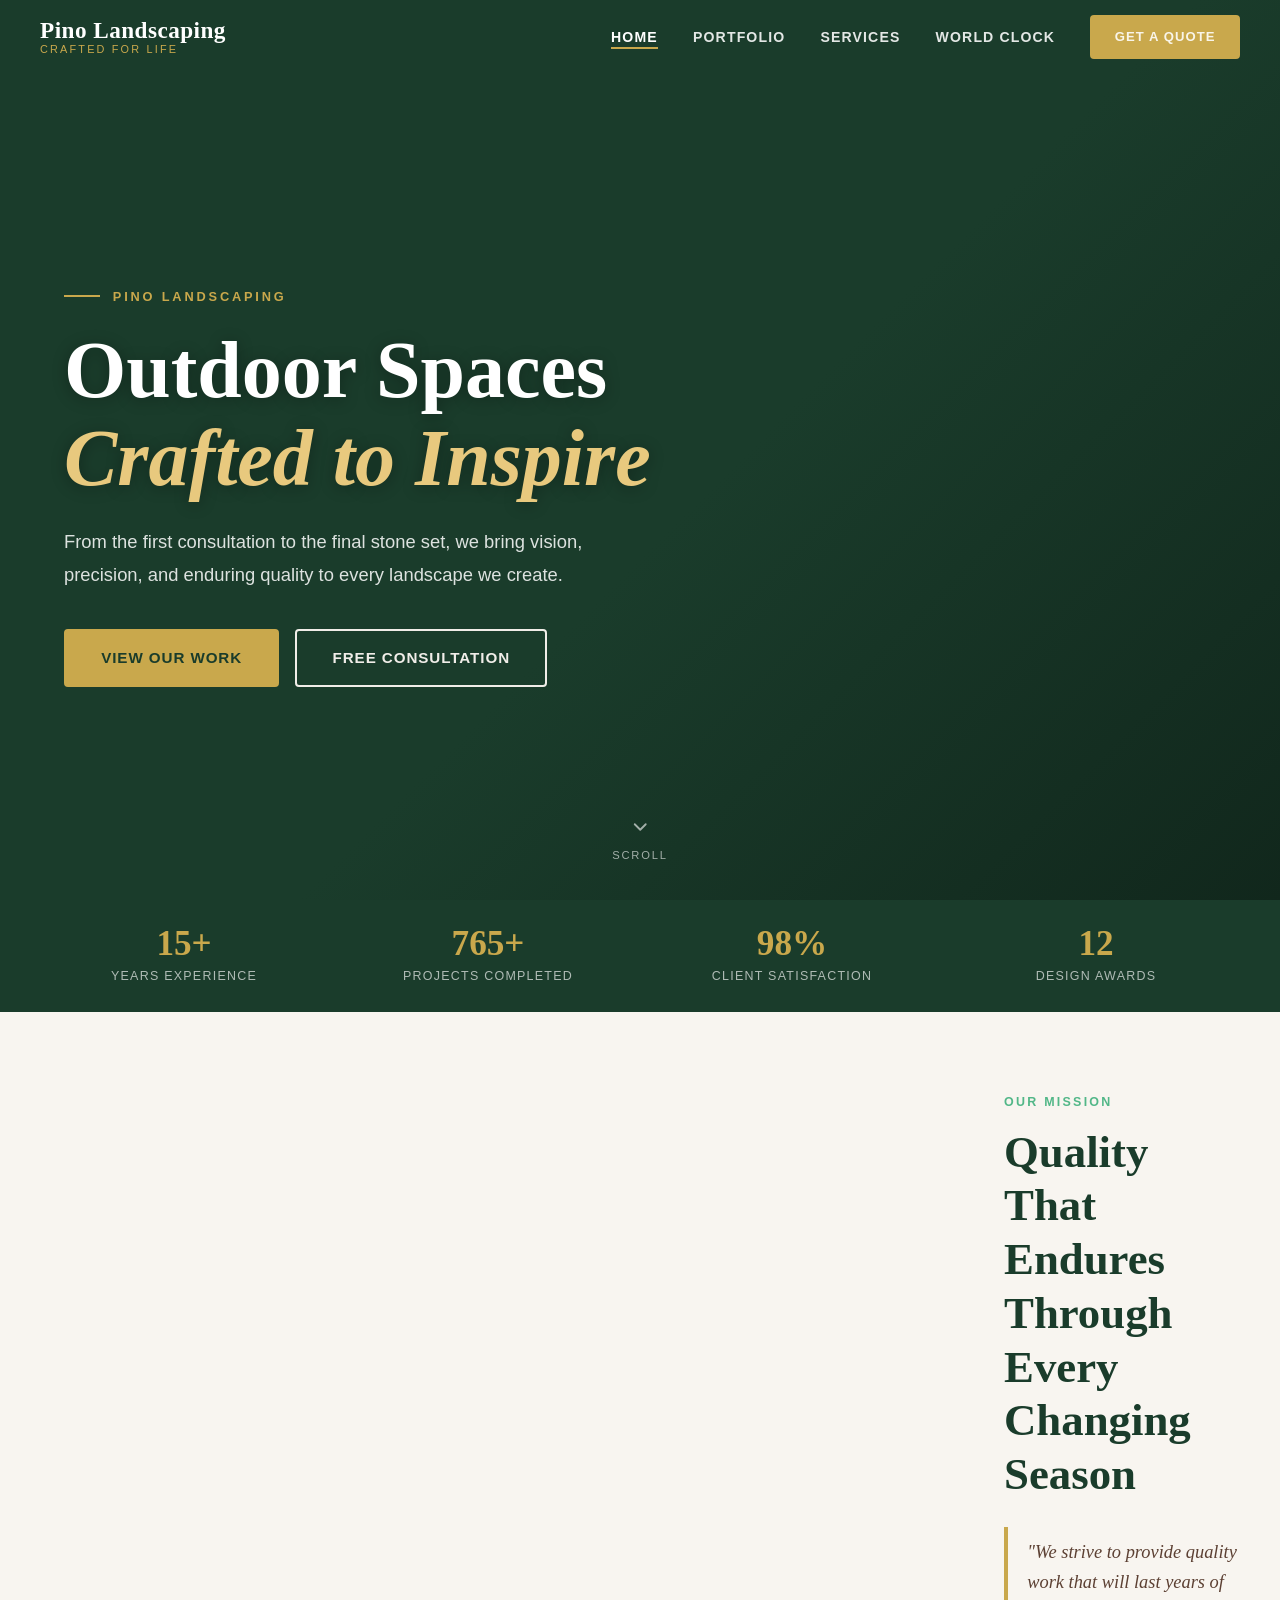
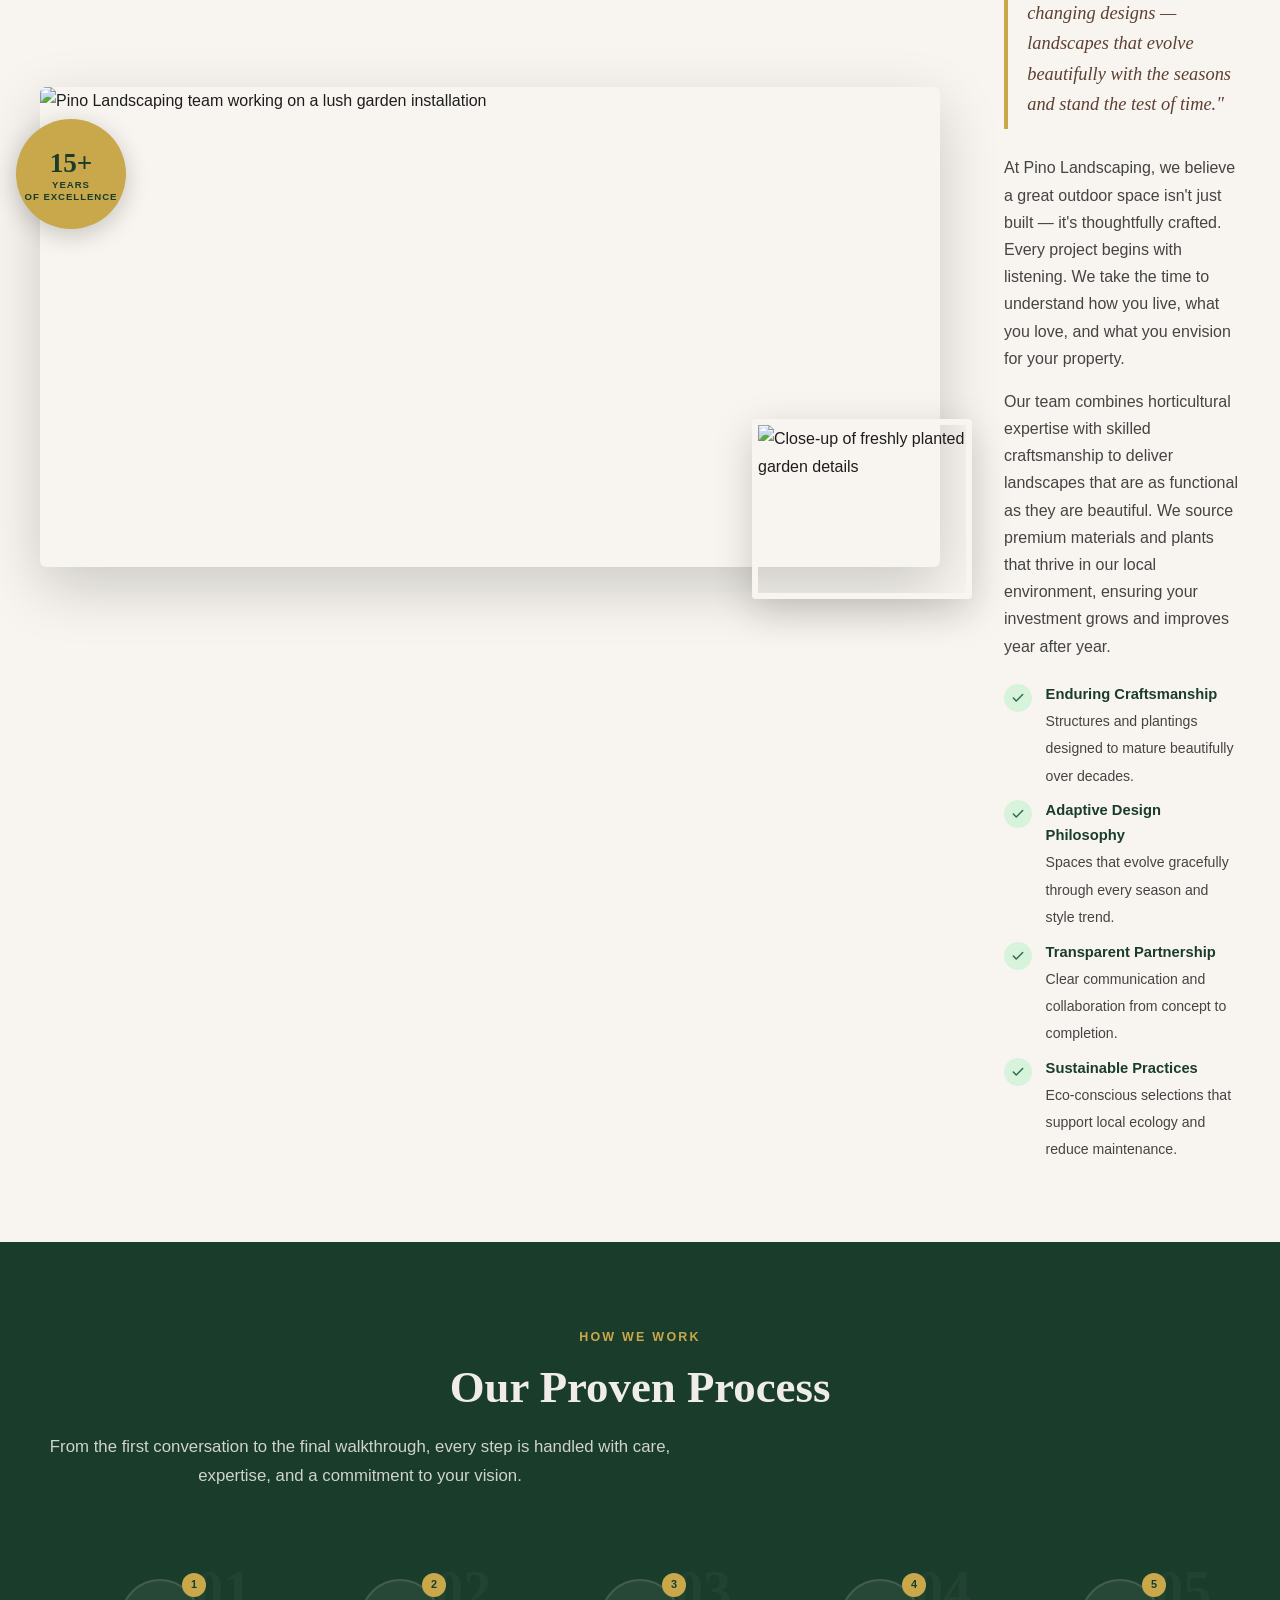
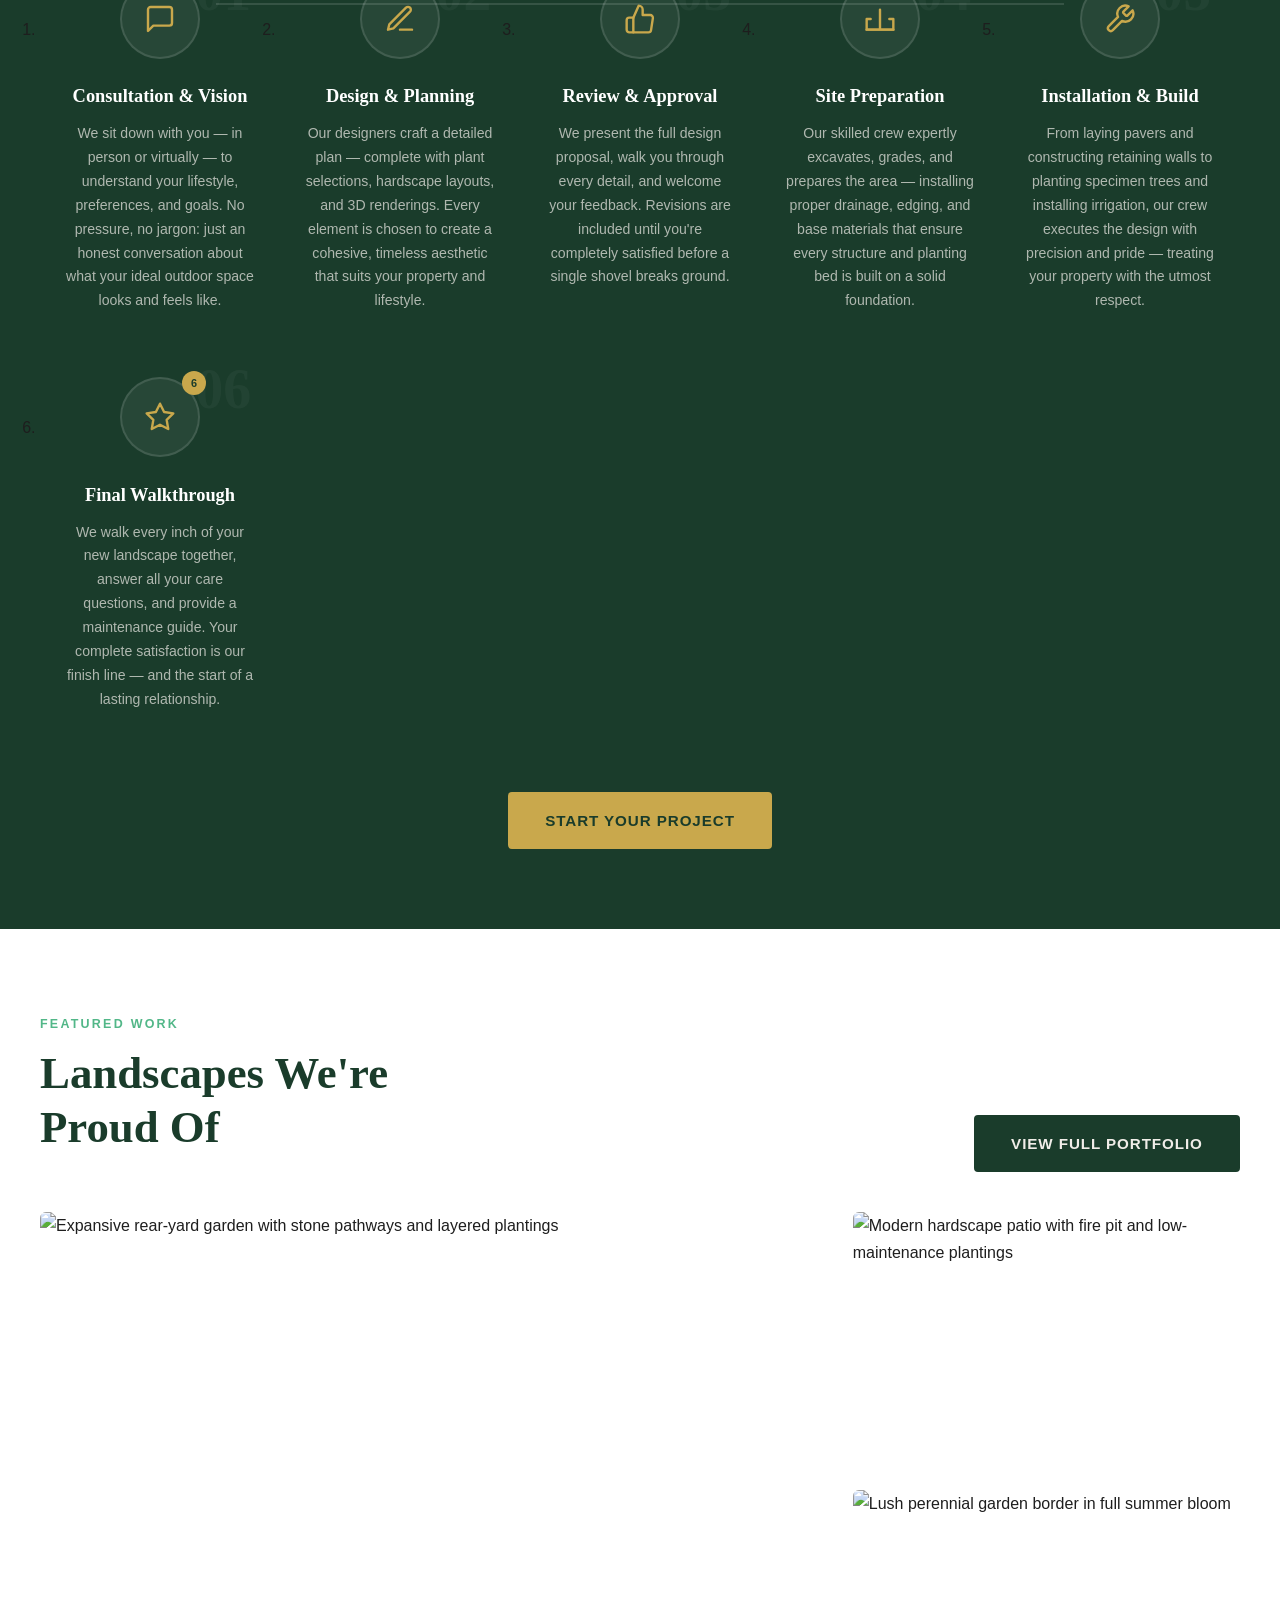
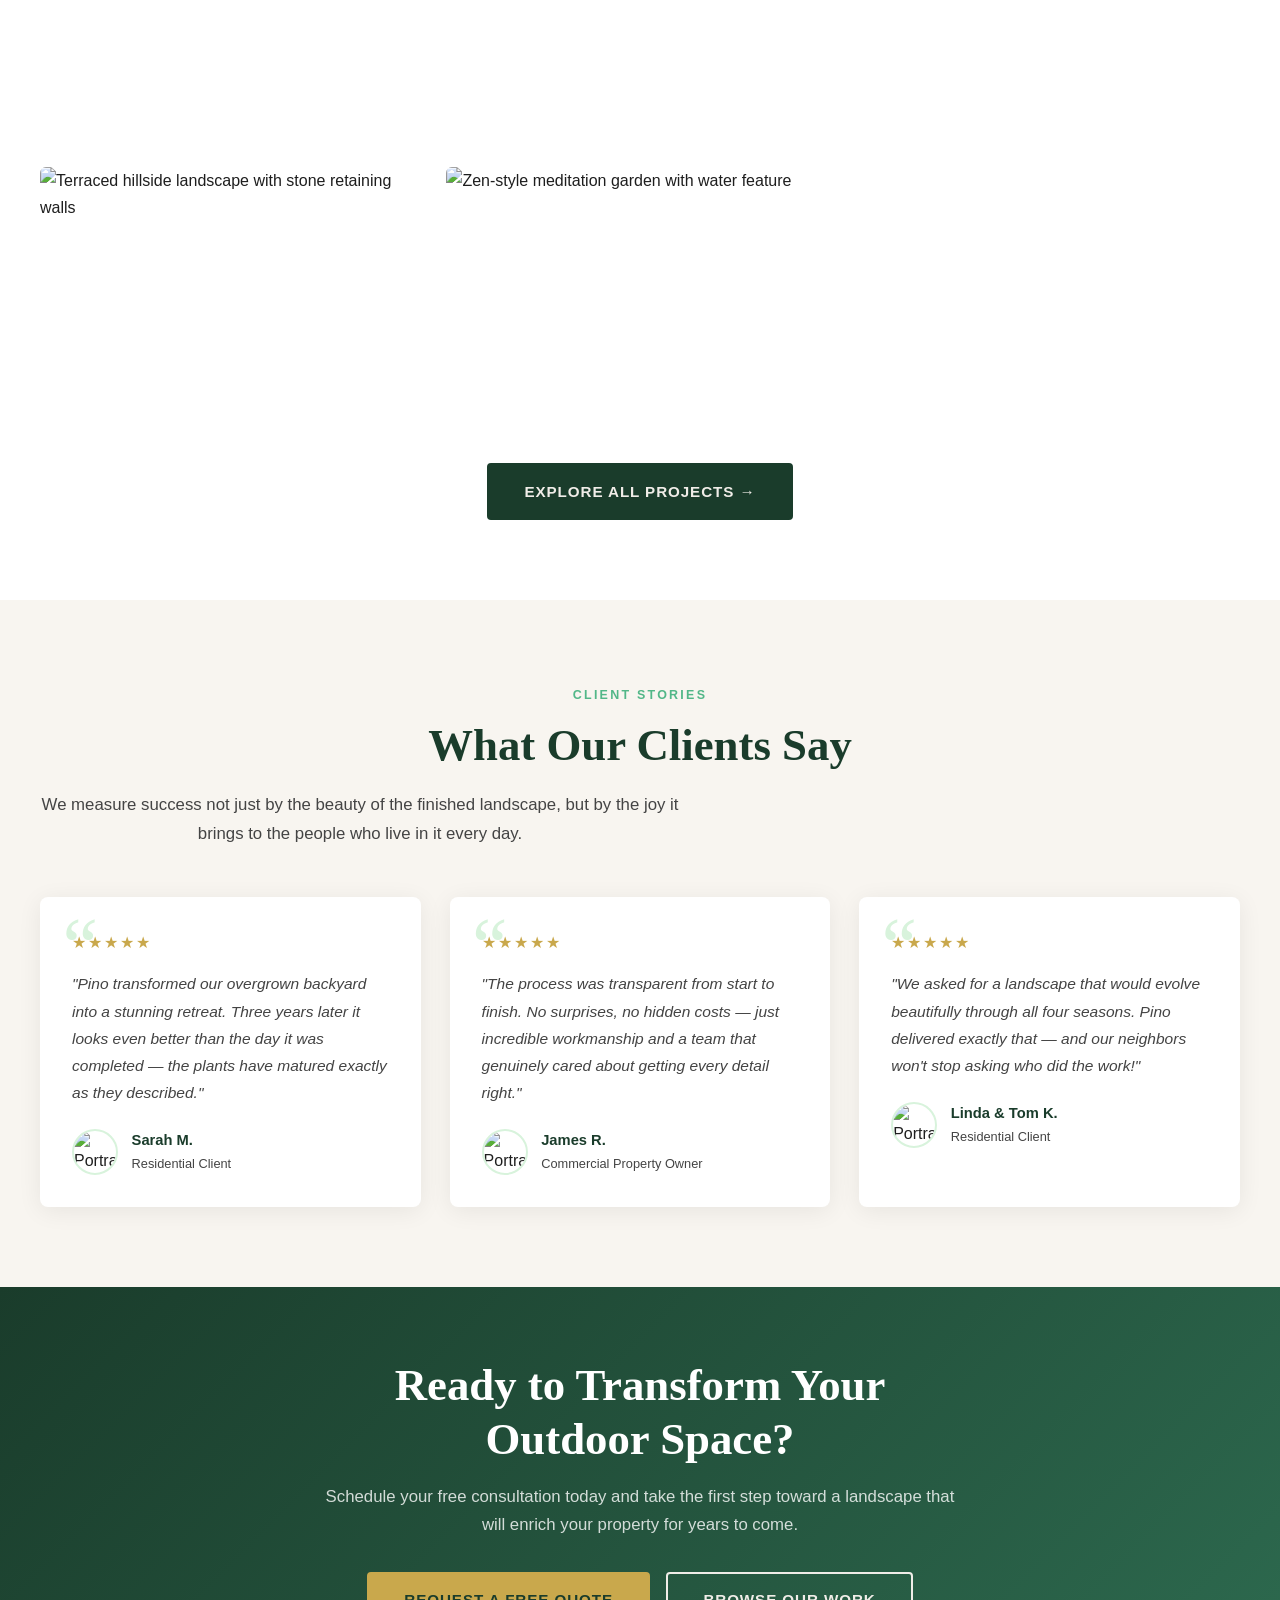
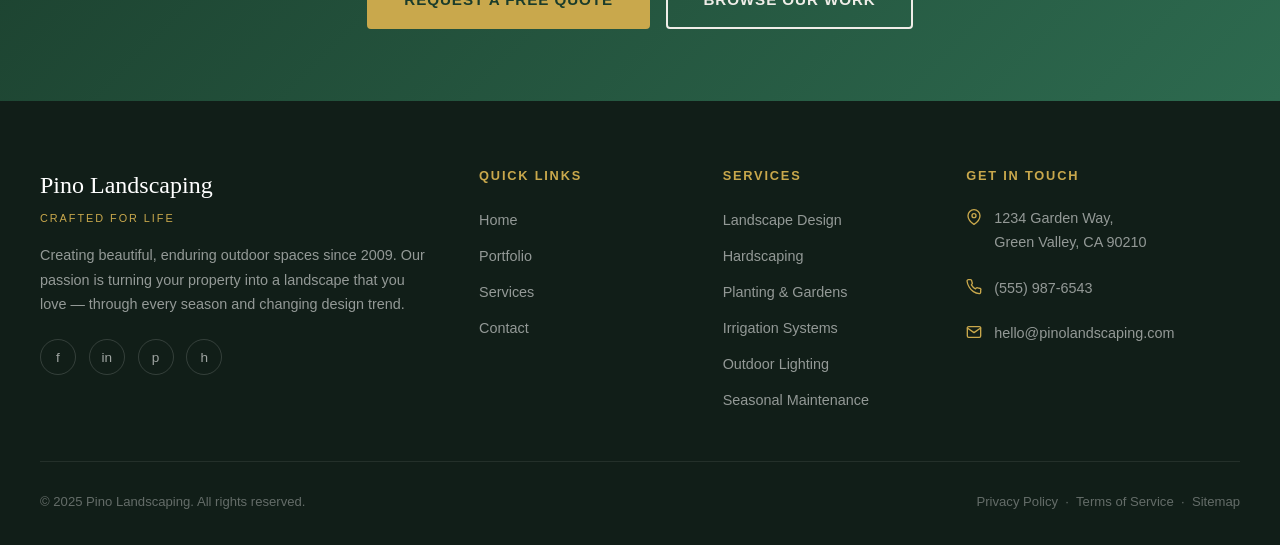
==== commit da01ec60: "Add World Clock page with multi-timezone digital clocks Co-authored-by: MeloWise5 <56751043+MeloWise" ====
--- a/index.html
+++ b/index.html
@@ -31,6 +31,7 @@
         <li><a href="index.html">Home</a></li>
         <li><a href="portfolio.html">Portfolio</a></li>
         <li><a href="services.html">Services</a></li>
+        <li><a href="clock.html">World Clock</a></li>
         <li><a href="contact.html" class="btn btn--primary">Get a Quote</a></li>
       </ul>
 
